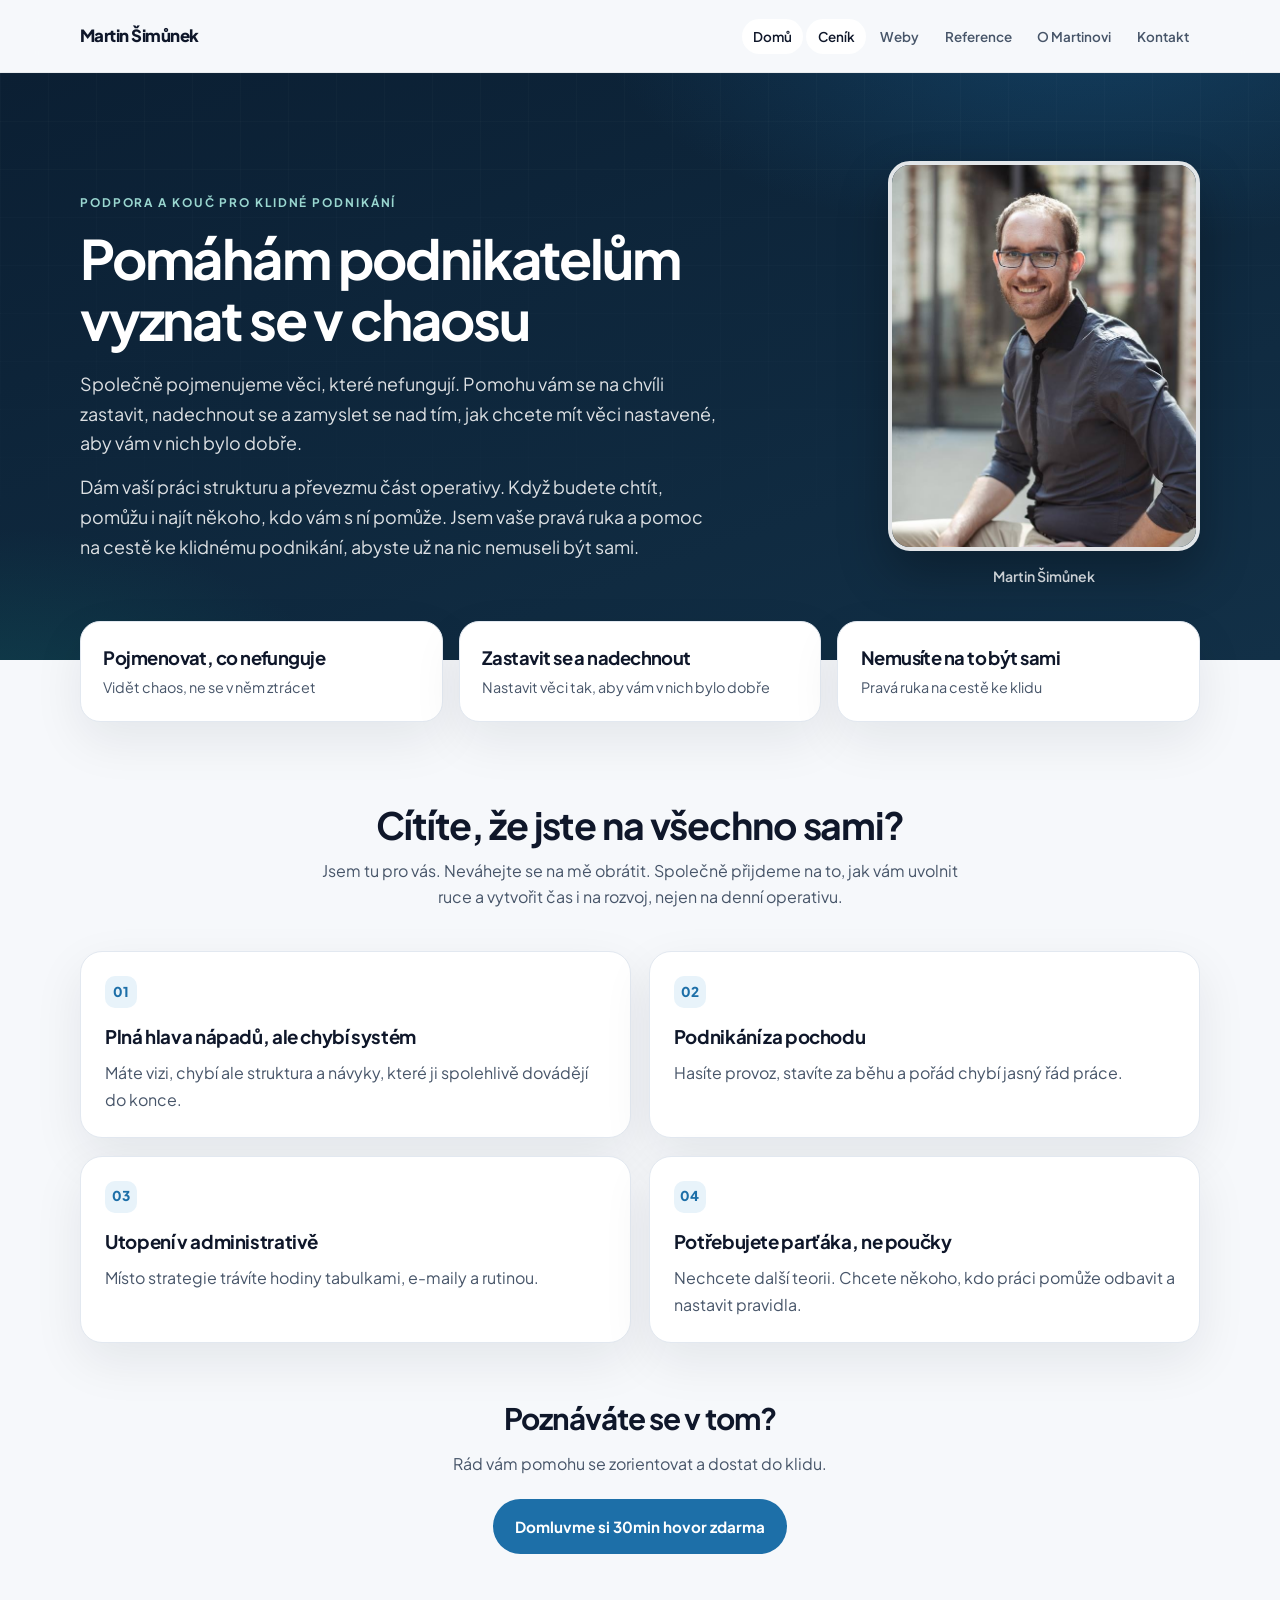
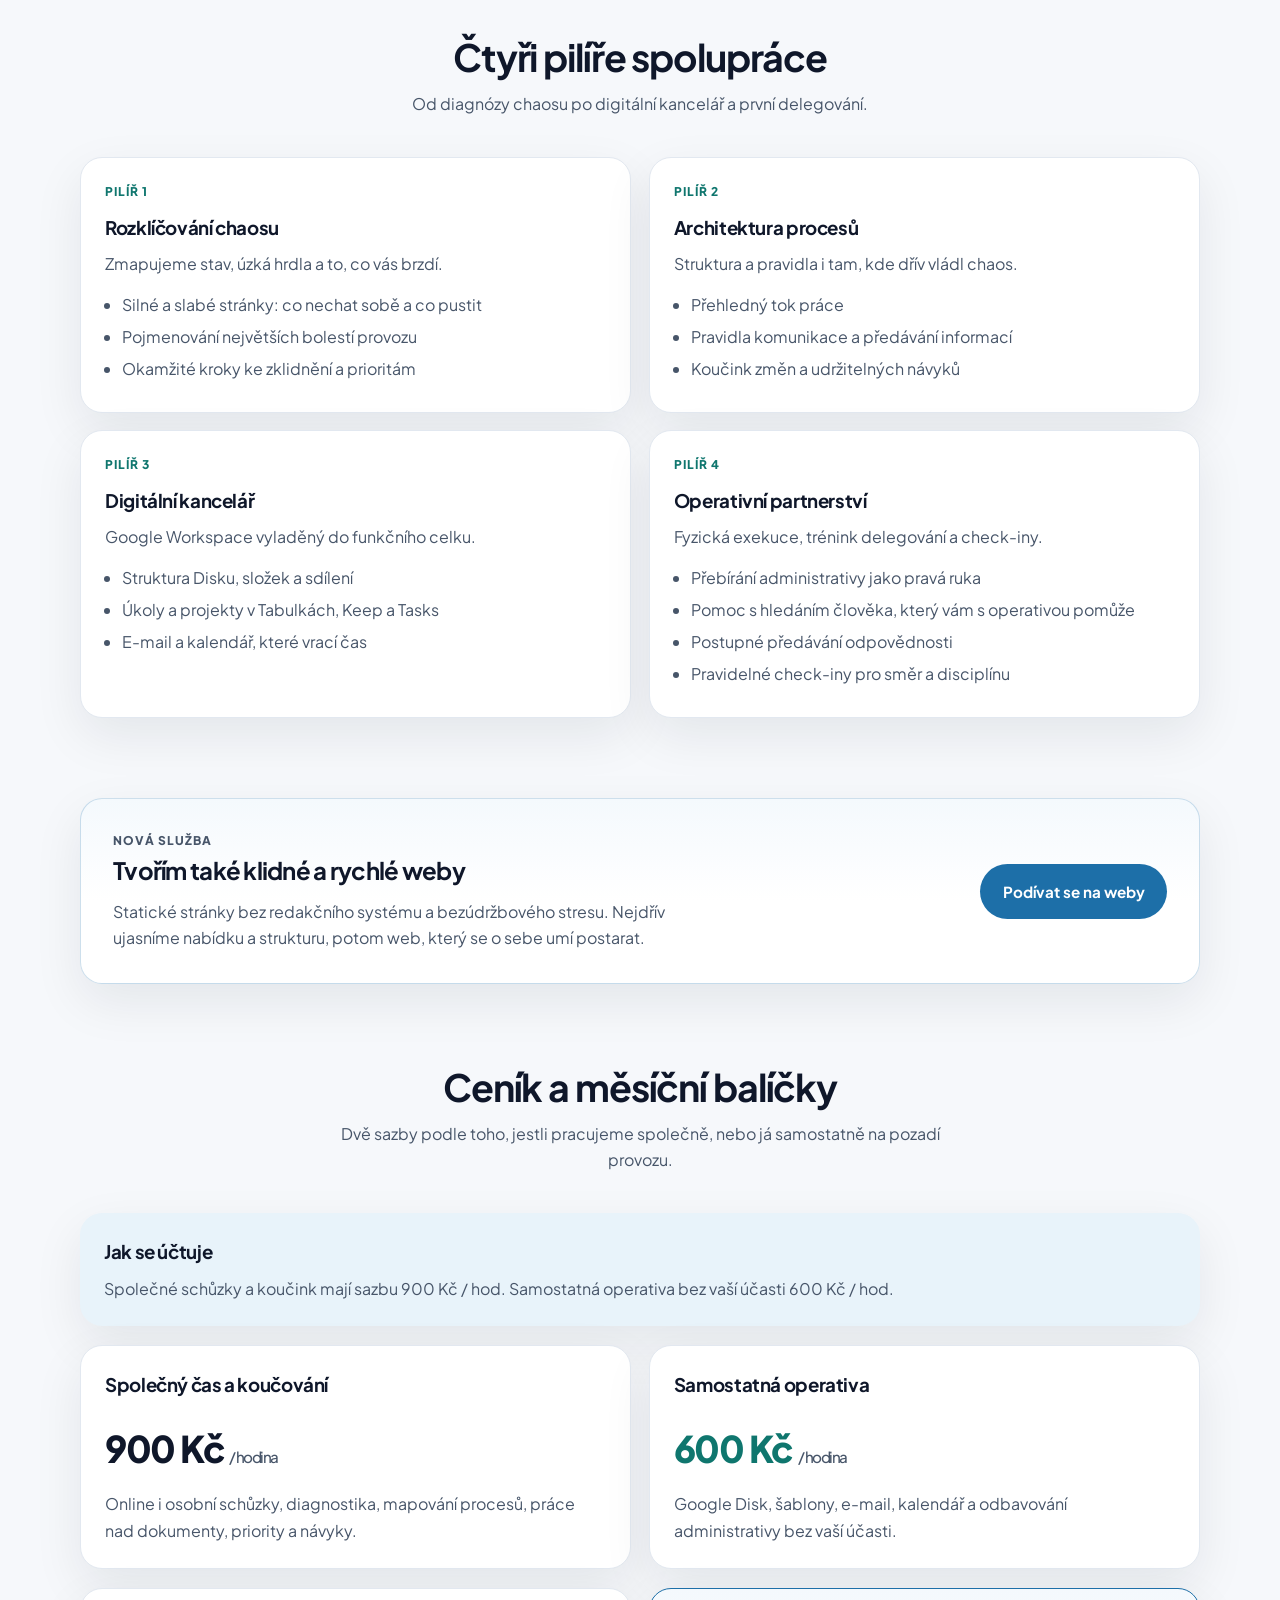
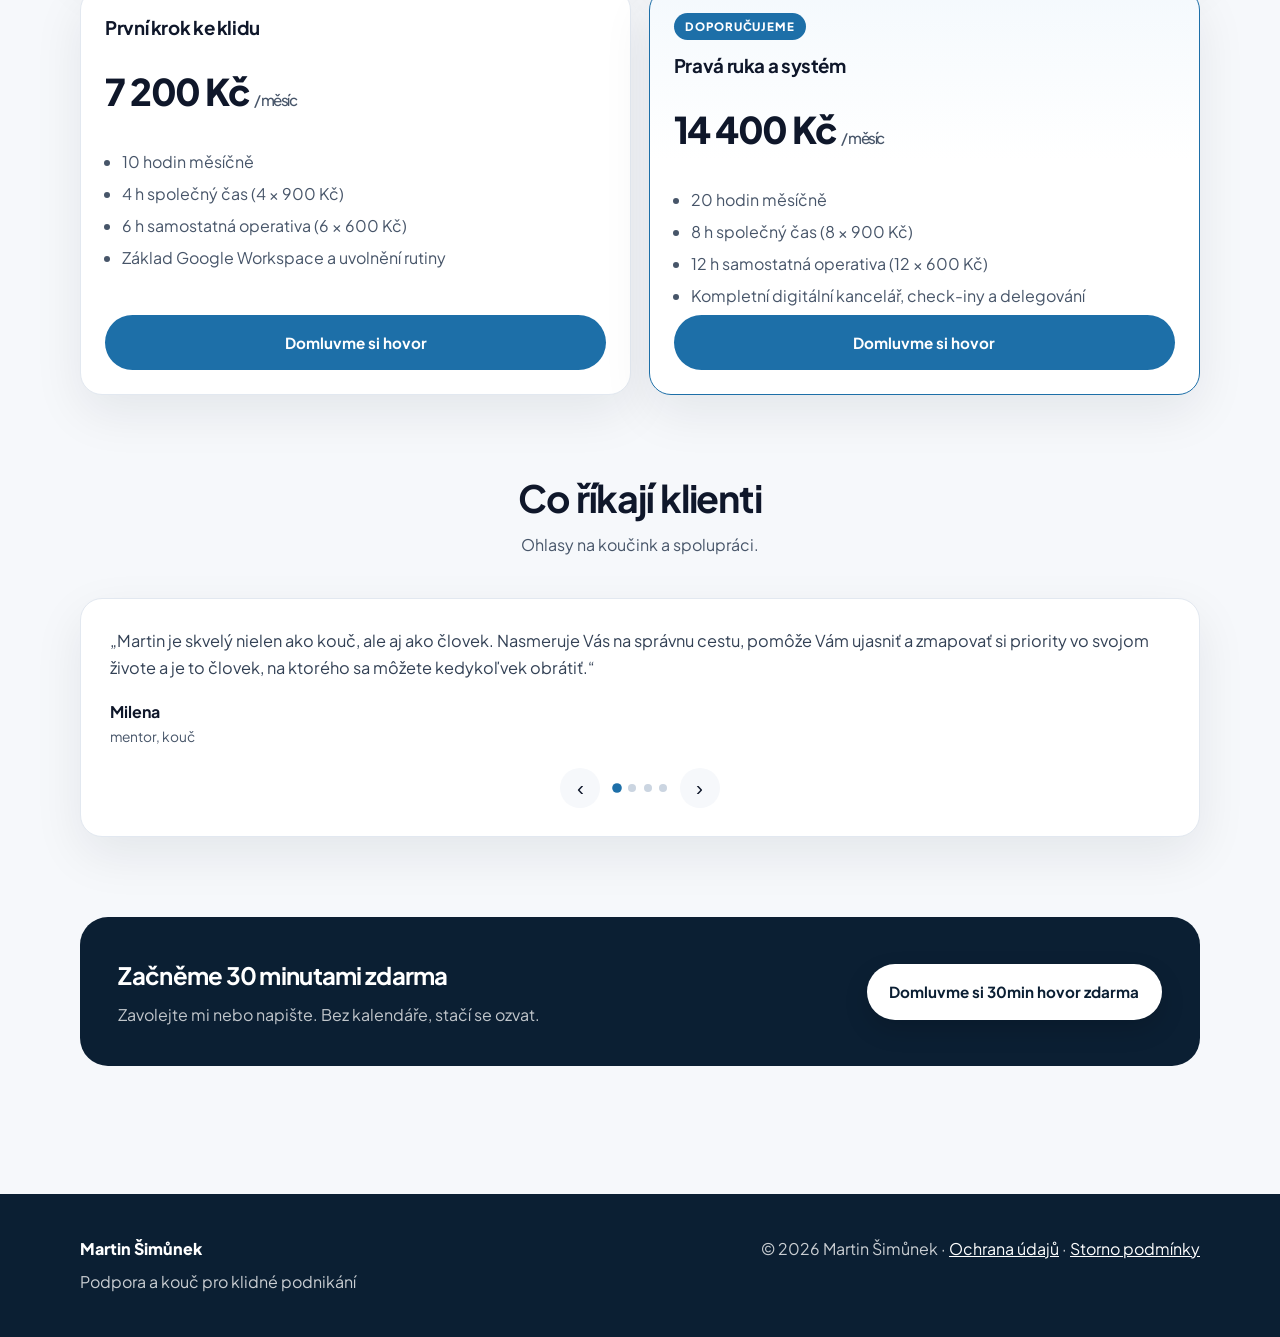
==== index.html @ 0729f003 "Přidat podstránku Klidné weby s portfoliem realizací Nová služba statických webů: hero, srovnání s b" ====
<!DOCTYPE html>
<html lang="cs">
<head>
    <meta charset="UTF-8">
    <meta name="viewport" content="width=device-width, initial-scale=1.0">
    <title>Martin Šimůnek | Podpora a kouč pro klidné podnikání</title>
    <meta name="description" content="Pomáhám podnikatelům vyznat se v chaosu. Pojmenujeme, co nefunguje, nastavíme věci tak, aby vám v nich bylo dobře, a nebudete na to sami.">
    <meta name="keywords" content="Martin Šimůnek, kouč pro podnikatele, klidné podnikání, podpora, pravá ruka, procesy">
    <meta property="og:type" content="website">
    <meta property="og:url" content="https://klidne-podnikani.cz/">
    <link rel="canonical" href="https://klidne-podnikani.cz/">
    <meta property="og:title" content="Martin Šimůnek – podpora a kouč pro klidné podnikání">
    <meta property="og:description" content="Pomáhám podnikatelům vyznat se v chaosu. Jsem vaše pravá ruka na cestě ke klidnému podnikání.">
    <link rel="stylesheet" href="css/style.css">
</head>
<body>
    <header class="site-header">
        <nav class="nav wrap">
            <a href="index.html" class="logo">Martin Šimůnek</a>
            <input type="checkbox" id="menu-checkbox" class="menu-checkbox">
            <label for="menu-checkbox" class="menu-icon" aria-label="Menu">☰</label>
            <ul>
                <li><a href="index.html">Domů</a></li>
                <li><a href="index.html#cenik">Ceník</a></li>
                <li><a href="weby.html">Weby</a></li>
                <li><a href="reference.html">Reference</a></li>
                <li><a href="o-mne.html">O Martinovi</a></li>
                <li><a href="kontakt.html">Kontakt</a></li>
            </ul>
        </nav>
    </header>

    <section class="hero">
        <div class="wrap hero-inner">
            <div class="hero-copy">
                <p class="eyebrow">Podpora a kouč pro klidné podnikání</p>
                <h1>Pomáhám podnikatelům vyznat se v chaosu</h1>
                <p class="lead">Společně pojmenujeme věci, které nefungují. Pomohu vám se na chvíli zastavit, nadechnout se a zamyslet se nad tím, jak chcete mít věci nastavené, aby vám v nich bylo dobře.</p>
                <p class="lead">Dám vaší práci strukturu a převezmu část operativy. Když budete chtít, pomůžu i najít někoho, kdo vám s ní pomůže. Jsem vaše pravá ruka a pomoc na cestě ke klidnému podnikání, abyste už na nic nemuseli být sami.</p>
            </div>
            <div class="hero-portrait-wrap">
                <div class="hero-portrait-crop">
                    <img class="hero-portrait" src="images/martin_grey_shirt.jpg" alt="Martin Šimůnek" width="624" height="936">
                </div>
                <span>Martin Šimůnek</span>
            </div>
        </div>
    </section>

    <div class="wrap">
        <div class="stat-row">
            <div class="stat">
                <strong>Pojmenovat, co nefunguje</strong>
                <span>Vidět chaos, ne se v něm ztrácet</span>
            </div>
            <div class="stat">
                <strong>Zastavit se a nadechnout</strong>
                <span>Nastavit věci tak, aby vám v nich bylo dobře</span>
            </div>
            <div class="stat">
                <strong>Nemusíte na to být sami</strong>
                <span>Pravá ruka na cestě ke klidu</span>
            </div>
        </div>
    </div>

    <main>
        <section class="section">
            <div class="wrap">
                <div class="section-head">
                    <h2>Cítíte, že jste na všechno sami?</h2>
                    <p>Jsem tu pro vás. Neváhejte se na mě obrátit. Společně přijdeme na to, jak vám uvolnit ruce a vytvořit čas i na rozvoj, nejen na denní operativu.</p>
                </div>
                <div class="grid-2">
                    <article class="card situation">
                        <div class="num">01</div>
                        <h3>Plná hlava nápadů, ale chybí systém</h3>
                        <p class="muted">Máte vizi, chybí ale struktura a návyky, které ji spolehlivě dovádějí do konce.</p>
                    </article>
                    <article class="card situation">
                        <div class="num">02</div>
                        <h3>Podnikání za pochodu</h3>
                        <p class="muted">Hasíte provoz, stavíte za běhu a pořád chybí jasný řád práce.</p>
                    </article>
                    <article class="card situation">
                        <div class="num">03</div>
                        <h3>Utopení v administrativě</h3>
                        <p class="muted">Místo strategie trávíte hodiny tabulkami, e-maily a rutinou.</p>
                    </article>
                    <article class="card situation">
                        <div class="num">04</div>
                        <h3>Potřebujete parťáka, ne poučky</h3>
                        <p class="muted">Nechcete další teorii. Chcete někoho, kdo práci pomůže odbavit a nastavit pravidla.</p>
                    </article>
                </div>
                <div class="mid-cta">
                    <h2>Poznáváte se v tom?</h2>
                    <p>Rád vám pomohu se zorientovat a dostat do klidu.</p>
                    <a class="btn btn-solid" href="kontakt.html">Domluvme si 30min hovor zdarma</a>
                </div>
            </div>
        </section>

        <section class="section" style="padding-top: 0;">
            <div class="wrap">
                <div class="section-head">
                    <h2>Čtyři pilíře spolupráce</h2>
                    <p>Od diagnózy chaosu po digitální kancelář a první delegování.</p>
                </div>
                <div class="grid-2">
                    <article class="card pillar">
                        <p class="kicker">Pilíř 1</p>
                        <h3>Rozklíčování chaosu</h3>
                        <p class="muted">Zmapujeme stav, úzká hrdla a to, co vás brzdí.</p>
                        <ul>
                            <li>Silné a slabé stránky: co nechat sobě a co pustit</li>
                            <li>Pojmenování největších bolestí provozu</li>
                            <li>Okamžité kroky ke zklidnění a prioritám</li>
                        </ul>
                    </article>
                    <article class="card pillar">
                        <p class="kicker">Pilíř 2</p>
                        <h3>Architektura procesů</h3>
                        <p class="muted">Struktura a pravidla i tam, kde dřív vládl chaos.</p>
                        <ul>
                            <li>Přehledný tok práce</li>
                            <li>Pravidla komunikace a předávání informací</li>
                            <li>Koučink změn a udržitelných návyků</li>
                        </ul>
                    </article>
                    <article class="card pillar">
                        <p class="kicker">Pilíř 3</p>
                        <h3>Digitální kancelář</h3>
                        <p class="muted">Google Workspace vyladěný do funkčního celku.</p>
                        <ul>
                            <li>Struktura Disku, složek a sdílení</li>
                            <li>Úkoly a projekty v Tabulkách, Keep a Tasks</li>
                            <li>E-mail a kalendář, které vrací čas</li>
                        </ul>
                    </article>
                    <article class="card pillar">
                        <p class="kicker">Pilíř 4</p>
                        <h3>Operativní partnerství</h3>
                        <p class="muted">Fyzická exekuce, trénink delegování a check-iny.</p>
                        <ul>
                            <li>Přebírání administrativy jako pravá ruka</li>
                            <li>Pomoc s hledáním člověka, který vám s operativou pomůže</li>
                            <li>Postupné předávání odpovědnosti</li>
                            <li>Pravidelné check-iny pro směr a disciplínu</li>
                        </ul>
                    </article>
                </div>
            </div>
        </section>

        <section class="section" style="padding-top: 0;">
            <div class="wrap">
                <article class="card web-offer">
                    <div>
                        <p class="kicker">Nová služba</p>
                        <h2>Tvořím také klidné a rychlé weby</h2>
                        <p>Statické stránky bez redakčního systému a bezúdržbového stresu. Nejdřív ujasníme nabídku a strukturu, potom web, který se o sebe umí postarat.</p>
                    </div>
                    <a class="btn btn-solid" href="weby.html">Podívat se na weby</a>
                </article>
            </div>
        </section>

        <section class="section" id="cenik" style="padding-top: 0;">
            <div class="wrap">
                <div class="section-head">
                    <h2>Ceník a měsíční balíčky</h2>
                    <p>Dvě sazby podle toho, jestli pracujeme společně, nebo já samostatně na pozadí provozu.</p>
                </div>
                <div class="card pricing-note" style="margin-bottom: 1.2rem;">
                    <h3>Jak se účtuje</h3>
                    <p class="muted" style="margin: 0;">Společné schůzky a koučink mají sazbu 900 Kč / hod. Samostatná operativa bez vaší účasti 600 Kč / hod.</p>
                </div>
                <div class="grid-2" style="margin-bottom: 1.2rem;">
                    <article class="card price-card">
                        <h3>Společný čas a koučování</h3>
                        <div class="price">900 Kč <span>/ hodina</span></div>
                        <p class="muted">Online i osobní schůzky, diagnostika, mapování procesů, práce nad dokumenty, priority a návyky.</p>
                    </article>
                    <article class="card price-card">
                        <h3>Samostatná operativa</h3>
                        <div class="price" style="color: var(--teal);">600 Kč <span>/ hodina</span></div>
                        <p class="muted">Google Disk, šablony, e-mail, kalendář a odbavování administrativy bez vaší účasti.</p>
                    </article>
                </div>
                <div class="grid-2">
                    <article class="card price-card">
                        <h3>První krok ke klidu</h3>
                        <div class="price">7 200 Kč <span>/ měsíc</span></div>
                        <ul>
                            <li>10 hodin měsíčně</li>
                            <li>4 h společný čas (4 × 900 Kč)</li>
                            <li>6 h samostatná operativa (6 × 600 Kč)</li>
                            <li>Základ Google Workspace a uvolnění rutiny</li>
                        </ul>
                        <a class="btn btn-solid btn-full" href="kontakt.html" style="margin-top: auto;">Domluvme si hovor</a>
                    </article>
                    <article class="card price-card featured">
                        <span class="badge">Doporučujeme</span>
                        <h3>Pravá ruka a systém</h3>
                        <div class="price">14 400 Kč <span>/ měsíc</span></div>
                        <ul>
                            <li>20 hodin měsíčně</li>
                            <li>8 h společný čas (8 × 900 Kč)</li>
                            <li>12 h samostatná operativa (12 × 600 Kč)</li>
                            <li>Kompletní digitální kancelář, check-iny a delegování</li>
                        </ul>
                        <a class="btn btn-solid btn-full" href="kontakt.html" style="margin-top: auto;">Domluvme si hovor</a>
                    </article>
                </div>
            </div>
        </section>

        <section class="section" style="padding-top: 0;">
            <div class="wrap">
                <div class="section-head">
                    <h2>Co říkají klienti</h2>
                    <p>Ohlasy na koučink a spolupráci.</p>
                </div>
                <div class="card quote-card slideshow" id="quotes">
                    <div class="slide active">
                        <blockquote>„Martin je skvelý nielen ako kouč, ale aj ako človek. Nasmeruje Vás na správnu cestu, pomôže Vám ujasniť a zmapovať si priority vo svojom živote a je to človek, na ktorého sa môžete kedykoľvek obrátiť.“</blockquote>
                        <cite>Milena</cite>
                        <p class="role">mentor, kouč</p>
                    </div>
                    <div class="slide">
                        <blockquote>„Od počátku spolupráce s Martinem jsem dosáhl významné výsledky v oblastech, které potřebuji ve svém životě vyřešit. Oceňuji upřímný zájem a cítím se povzbuzen jít za svými cíli.“</blockquote>
                        <cite>Martin</cite>
                        <p class="role">softwarový inženýr</p>
                    </div>
                    <div class="slide">
                        <blockquote>„Do koučinku s Martinem jsem ze začátku šla jako do experimentu. Byly tam momenty, kdy jsem v sobě nechtěla šťourat, ale je to potřeba pro posunutí se dál.“</blockquote>
                        <cite>Tereza</cite>
                        <p class="role">grafička</p>
                    </div>
                    <div class="slide">
                        <blockquote>„Jsem sebevědomější, drzejší. Vřele doporučuji. Kamarádi vás dál neposunou, ale Martin ano.“</blockquote>
                        <cite>Kristýna</cite>
                        <p class="role">studentka, lektorka 1. pomoci</p>
                    </div>
                    <div class="slideshow-controls">
                        <button class="slide-arrow prev" type="button" aria-label="Předchozí">‹</button>
                        <div class="slide-dots"></div>
                        <button class="slide-arrow next" type="button" aria-label="Další">›</button>
                    </div>
                </div>
            </div>
        </section>

        <section class="section" style="padding-top: 0;">
            <div class="wrap">
                <div class="cta-band">
                    <div>
                        <h2>Začněme 30 minutami zdarma</h2>
                        <p>Zavolejte mi nebo napište. Bez kalendáře, stačí se ozvat.</p>
                    </div>
                    <a class="btn btn-primary" href="kontakt.html">Domluvme si 30min hovor zdarma</a>
                </div>
            </div>
        </section>
    </main>

    <footer class="site-footer">
        <div class="wrap footer-inner">
            <div>
                <a class="footer-brand" href="index.html">Martin Šimůnek</a>
                <p>Podpora a kouč pro klidné podnikání</p>
            </div>
            <p>© 2026 Martin Šimůnek · <a href="ochrana-udaju.html">Ochrana údajů</a> · <a href="storno.html">Storno podmínky</a></p>
        </div>
    </footer>
    <script src="js/site.js"></script>
</body>
</html>
---- css/style.css ----
@import url('https://fonts.googleapis.com/css2?family=Plus+Jakarta+Sans:wght@400;500;600;700;800&display=swap');

:root {
    --ink: #0f172a;
    --muted: #475569;
    --line: #e2e8f0;
    --paper: #f6f8fb;
    --white: #ffffff;
    --navy: #0b1f33;
    --navy-2: #123047;
    --blue: #1d6fa8;
    --blue-deep: #155a8a;
    --teal: #0f766e;
    --teal-soft: #e6f4f2;
    --blue-soft: #e8f3fa;
    --shadow: 0 18px 50px rgba(15, 23, 42, 0.08);
    --radius: 22px;
}

* {
    margin: 0;
    padding: 0;
    box-sizing: border-box;
}

html {
    scroll-behavior: smooth;
}

body {
    font-family: 'Plus Jakarta Sans', system-ui, sans-serif;
    color: var(--ink);
    background: var(--paper);
    line-height: 1.65;
    min-height: 100vh;
}

img {
    max-width: 100%;
}

a {
    color: var(--blue);
}

.wrap {
    width: min(1120px, calc(100% - 2.5rem));
    margin: 0 auto;
}

.site-header {
    position: sticky;
    top: 0;
    z-index: 50;
    background: rgba(246, 248, 251, 0.86);
    backdrop-filter: blur(16px);
    border-bottom: 1px solid rgba(15, 23, 42, 0.06);
}

.nav {
    display: flex;
    align-items: center;
    justify-content: space-between;
    gap: 1rem;
    min-height: 72px;
}

.logo {
    font-weight: 800;
    letter-spacing: -0.03em;
    color: var(--ink);
    text-decoration: none;
    font-size: 1.05rem;
}

.menu-checkbox {
    display: none;
}

.menu-icon {
    display: none;
    font-size: 1.4rem;
    cursor: pointer;
    color: var(--ink);
}

.nav ul {
    display: flex;
    list-style: none;
    gap: 0.2rem;
}

.nav ul a {
    text-decoration: none;
    color: var(--muted);
    font-size: 0.84rem;
    font-weight: 600;
    padding: 0.55rem 0.7rem;
    border-radius: 999px;
}

.nav ul a:hover,
.nav ul a.is-active {
    color: var(--ink);
    background: var(--white);
}

.hero {
    background:
        radial-gradient(900px 420px at 85% -10%, rgba(29, 111, 168, 0.35), transparent 55%),
        radial-gradient(700px 380px at 0% 110%, rgba(15, 118, 110, 0.28), transparent 50%),
        linear-gradient(160deg, var(--navy) 0%, var(--navy-2) 100%);
    color: var(--white);
    padding: 5.5rem 0 4.5rem;
    position: relative;
    overflow: hidden;
}

.hero::after {
    content: '';
    position: absolute;
    inset: 0;
    background-image: linear-gradient(rgba(255, 255, 255, 0.04) 1px, transparent 1px),
        linear-gradient(90deg, rgba(255, 255, 255, 0.04) 1px, transparent 1px);
    background-size: 48px 48px;
    mask-image: linear-gradient(180deg, rgba(0, 0, 0, 0.55), transparent);
    pointer-events: none;
}

.hero .wrap {
    position: relative;
    z-index: 1;
}

.hero-inner {
    display: grid;
    grid-template-columns: minmax(0, 1fr) auto;
    gap: 3rem;
    align-items: center;
}

.hero-portrait-wrap {
    text-align: center;
}

.hero-portrait-crop {
    width: 312px;
    height: 390px;
    margin: 0 auto;
    border-radius: 22px;
    overflow: hidden;
    border: 4px solid rgba(255, 255, 255, 0.88);
    box-shadow: 0 22px 50px rgba(0, 0, 0, 0.28);
}

.hero-portrait {
    width: 100%;
    height: 100%;
    object-fit: cover;
    object-position: 50% 12%;
    display: block;
}

.hero-portrait-wrap span {
    display: block;
    margin-top: 0.85rem;
    font-size: 0.88rem;
    font-weight: 600;
    color: rgba(255, 255, 255, 0.78);
}

.eyebrow {
    display: inline-block;
    font-size: 0.74rem;
    font-weight: 700;
    letter-spacing: 0.16em;
    text-transform: uppercase;
    color: #9ad7d0;
    margin-bottom: 1rem;
}

.hero h1 {
    font-size: clamp(2rem, 4.6vw, 3.4rem);
    line-height: 1.12;
    letter-spacing: -0.04em;
    max-width: 16ch;
    margin-bottom: 1.2rem;
}

.hero-service h1 {
    max-width: 18ch;
}

.hero .lead {
    font-size: 1.12rem;
    color: rgba(255, 255, 255, 0.86);
    max-width: 40rem;
    margin-bottom: 0.9rem;
}

.hero .lead + .lead {
    margin-bottom: 0;
}

.actions {
    display: flex;
    flex-wrap: wrap;
    gap: 0.8rem;
}

.btn {
    display: inline-flex;
    align-items: center;
    justify-content: center;
    gap: 0.4rem;
    padding: 0.95rem 1.4rem;
    border-radius: 999px;
    text-decoration: none;
    font-weight: 700;
    font-size: 0.95rem;
    border: 0;
    cursor: pointer;
    transition: transform 0.2s ease, background 0.2s ease, box-shadow 0.2s ease;
}

.btn:hover {
    transform: translateY(-1px);
}

.btn-primary {
    background: var(--white);
    color: var(--navy);
    box-shadow: 0 10px 24px rgba(0, 0, 0, 0.15);
}

.btn-ghost {
    background: transparent;
    color: var(--white);
    border: 1px solid rgba(255, 255, 255, 0.28);
}

.btn-solid {
    background: var(--blue);
    color: var(--white);
}

.btn-solid:hover {
    background: var(--blue-deep);
}

.btn-full {
    width: 100%;
}

.section {
    padding: 5rem 0;
}

.section-head {
    max-width: 40rem;
    margin: 0 auto 2.5rem;
    text-align: center;
}

.section-head h2 {
    font-size: clamp(1.7rem, 3vw, 2.35rem);
    letter-spacing: -0.03em;
    line-height: 1.2;
    margin-bottom: 0.7rem;
}

.section-head p,
.muted {
    color: var(--muted);
}

.page-hero {
    background: linear-gradient(160deg, var(--navy) 0%, var(--navy-2) 100%);
    color: var(--white);
    padding: 3.4rem 0;
}

.page-hero h1 {
    font-size: clamp(1.8rem, 4vw, 2.8rem);
    letter-spacing: -0.04em;
}

.grid-2,
.grid-3,
.grid-4 {
    display: grid;
    gap: 1.1rem;
}

.grid-2 {
    grid-template-columns: repeat(2, 1fr);
}

.grid-3 {
    grid-template-columns: repeat(3, 1fr);
}

.grid-4 {
    grid-template-columns: repeat(4, 1fr);
}

.card {
    background: var(--white);
    border: 1px solid var(--line);
    border-radius: var(--radius);
    padding: 1.5rem;
    box-shadow: var(--shadow);
}

.card h3,
.card h4 {
    letter-spacing: -0.02em;
    margin-bottom: 0.45rem;
}

.stat-row {
    display: grid;
    grid-template-columns: repeat(3, 1fr);
    gap: 1rem;
    margin-top: -2.4rem;
    position: relative;
    z-index: 2;
}

.stat {
    background: var(--white);
    border-radius: 20px;
    padding: 1.3rem 1.4rem;
    border: 1px solid var(--line);
    box-shadow: var(--shadow);
}

.stat strong {
    display: block;
    font-size: 1.15rem;
    letter-spacing: -0.03em;
}

.stat span {
    color: var(--muted);
    font-size: 0.9rem;
}

.situation {
    min-height: 100%;
}

.situation .num {
    width: 2rem;
    height: 2rem;
    border-radius: 10px;
    display: grid;
    place-items: center;
    background: var(--blue-soft);
    color: var(--blue);
    font-weight: 800;
    font-size: 0.85rem;
    margin-bottom: 0.9rem;
}

.pillar {
    height: 100%;
}

.kicker,
.pillar .kicker {
    color: var(--teal);
    font-size: 0.75rem;
    font-weight: 800;
    letter-spacing: 0.08em;
    text-transform: uppercase;
    margin-bottom: 0.7rem;
}

.bio-list {
    margin: 0.9rem 0 0 1.05rem;
    color: var(--muted);
}

.bio-list li {
    margin-bottom: 1.05rem;
}

.bio-list strong {
    display: block;
    color: var(--ink);
    margin-bottom: 0.2rem;
}

.pillar ul,
.price-card ul {
    margin: 0.9rem 0 0 1.05rem;
    color: var(--muted);
}

.pillar li,
.price-card li {
    margin-bottom: 0.35rem;
}

.pricing-note {
    background: var(--blue-soft);
    border: 0;
}

.price-card {
    display: flex;
    flex-direction: column;
}

.price {
    font-size: 2.3rem;
    font-weight: 800;
    letter-spacing: -0.04em;
    margin: 0.6rem 0 0.8rem;
}

.price span {
    font-size: 0.95rem;
    font-weight: 500;
    color: var(--muted);
}

.price-card.featured {
    border-color: var(--blue);
    background: linear-gradient(180deg, #f4f9fd 0%, #fff 42%);
}

.badge {
    display: inline-flex;
    align-self: flex-start;
    border-radius: 999px;
    padding: 0.25rem 0.7rem;
    font-size: 0.72rem;
    font-weight: 800;
    letter-spacing: 0.08em;
    text-transform: uppercase;
    background: var(--blue);
    color: #fff;
    margin-bottom: 0.7rem;
}

.quote-card {
    padding: 1.8rem;
}

.quote-card blockquote {
    font-size: 1.02rem;
    color: #334155;
    margin-bottom: 1.1rem;
}

.quote-card cite {
    font-style: normal;
    font-weight: 700;
    display: block;
}

.quote-card .role {
    color: var(--muted);
    font-size: 0.86rem;
}

.slideshow {
    position: relative;
}

.slideshow.js-enabled .slide {
    display: none;
}

.slideshow.js-enabled .slide.active {
    display: block;
    animation: fade 0.4s ease;
}

@keyframes fade {
    from { opacity: 0; transform: translateY(8px); }
    to { opacity: 1; transform: none; }
}

.slideshow-controls {
    display: flex;
    align-items: center;
    justify-content: center;
    gap: 0.8rem;
    margin-top: 1.2rem;
}

.slide-arrow,
.slide-dot {
    border: 0;
    cursor: pointer;
}

.slide-arrow {
    width: 40px;
    height: 40px;
    border-radius: 50%;
    background: var(--paper);
    color: var(--ink);
    font-size: 1.3rem;
}

.slide-dots {
    display: flex;
    gap: 0.45rem;
}

.slide-dot {
    width: 8px;
    height: 8px;
    border-radius: 50%;
    background: #cbd5e1;
}

.slide-dot.active {
    background: var(--blue);
    transform: scale(1.2);
}

.mid-cta {
    margin: 2.8rem auto 0;
    max-width: 34rem;
    text-align: center;
    padding: 0.4rem 0.5rem 0;
}

.mid-cta h2 {
    letter-spacing: -0.03em;
    margin-bottom: 0.5rem;
    font-size: clamp(1.45rem, 2.4vw, 1.85rem);
}

.mid-cta p {
    color: var(--muted);
    margin: 0 auto 1.35rem;
    max-width: 28rem;
}

.mid-cta .btn {
    white-space: nowrap;
}

.cta-band {
    background: var(--navy);
    color: var(--white);
    border-radius: 28px;
    padding: 2.4rem;
    display: flex;
    justify-content: space-between;
    align-items: center;
    gap: 1.5rem;
}

.compare {
    display: grid;
    grid-template-columns: 1fr 1fr;
    gap: 1.1rem;
    margin-bottom: 1.2rem;
}

.compare-card ul {
    margin: 0.9rem 0 0 1.05rem;
    color: var(--muted);
}

.compare-card li {
    margin-bottom: 0.4rem;
}

.compare-kicker-muted {
    color: var(--muted);
    font-size: 0.75rem;
    font-weight: 800;
    letter-spacing: 0.08em;
    text-transform: uppercase;
    margin-bottom: 0.7rem;
}

.compare-card-calm {
    border-color: var(--teal);
    background: linear-gradient(180deg, var(--teal-soft) 0%, #fff 42%);
}

.system-note {
    background: var(--blue-soft);
    border: 0;
}

.system-note h3 {
    margin-bottom: 0.55rem;
}

.portfolio {
    display: grid;
    grid-template-columns: repeat(2, 1fr);
    gap: 1.1rem;
}

@media (min-width: 901px) {
    .portfolio-card:last-child {
        grid-column: 1 / -1;
        max-width: calc(50% - 0.55rem);
        justify-self: center;
        width: 100%;
    }
}

.portfolio-card {
    display: flex;
    flex-direction: column;
    padding: 0.85rem;
}

.portfolio-shot {
    display: block;
    border-radius: 16px;
    overflow: hidden;
    margin-bottom: 1.05rem;
    background: #e8eef4;
    aspect-ratio: 16 / 10;
}

.portfolio-shot img {
    width: 100%;
    height: 100%;
    object-fit: cover;
    object-position: top center;
    display: block;
    transition: transform 0.35s ease;
}

.portfolio-shot:hover img {
    transform: scale(1.03);
}

.portfolio-card .kicker {
    color: var(--teal);
    font-size: 0.75rem;
    font-weight: 800;
    letter-spacing: 0.08em;
    text-transform: uppercase;
    margin-bottom: 0.35rem;
    padding: 0 0.55rem;
}

.portfolio-card h3 {
    padding: 0 0.55rem;
}

.portfolio-card .muted {
    padding: 0 0.55rem;
    flex: 1;
}

.portfolio-link {
    display: inline-flex;
    margin: 0.9rem 0.55rem 0.45rem;
    font-size: 0.88rem;
    font-weight: 700;
    text-decoration: none;
}

.portfolio-link:hover {
    text-decoration: underline;
}

.web-offer {
    background: linear-gradient(180deg, #f4f9fd 0%, #fff 55%);
    border-color: rgba(29, 111, 168, 0.22);
    display: grid;
    grid-template-columns: minmax(0, 1.4fr) auto;
    gap: 1.4rem;
    align-items: center;
    padding: 2rem;
}

.web-offer h2 {
    letter-spacing: -0.03em;
    margin-bottom: 0.5rem;
}

.web-offer p {
    color: var(--muted);
    margin: 0;
    max-width: 38rem;
}

.form select {
    width: 100%;
    border: 1px solid var(--line);
    border-radius: 14px;
    padding: 0.95rem 1rem;
    font: inherit;
    background: #fff;
}

.form select:focus {
    outline: 2px solid rgba(29, 111, 168, 0.25);
    border-color: var(--blue);
}

.cta-band h2 {
    letter-spacing: -0.03em;
    margin-bottom: 0.4rem;
}

.cta-band p {
    color: rgba(255, 255, 255, 0.75);
}

.form {
    display: grid;
    gap: 0.85rem;
}

.form input,
.form textarea {
    width: 100%;
    border: 1px solid var(--line);
    border-radius: 14px;
    padding: 0.95rem 1rem;
    font: inherit;
    background: #fff;
}

.form input:focus,
.form textarea:focus {
    outline: 2px solid rgba(29, 111, 168, 0.25);
    border-color: var(--blue);
}

.contact-grid {
    display: grid;
    grid-template-columns: 1fr 1.1fr;
    gap: 1.1rem;
}

.site-footer {
    margin-top: 3rem;
    background: var(--navy);
    color: rgba(255, 255, 255, 0.78);
    padding: 2.6rem 0;
}

.site-footer a {
    color: #fff;
}

.footer-inner {
    display: flex;
    justify-content: space-between;
    gap: 1.5rem;
    flex-wrap: wrap;
}

.footer-brand {
    color: #fff;
    font-weight: 800;
    text-decoration: none;
    display: inline-block;
    margin-bottom: 0.4rem;
}

.legal {
    max-width: 46rem;
}

.legal h2 {
    margin: 2rem 0 0.6rem;
}

.legal p,
.legal li {
    color: var(--muted);
    margin-bottom: 0.7rem;
}

.about-layout {
    display: grid;
    grid-template-columns: minmax(0, 1.05fr) minmax(260px, 0.9fr);
    gap: 2.4rem;
    align-items: start;
}

.about-copy h2 {
    margin: 1.8rem 0 0.7rem;
}

.about-copy p,
.about-copy li {
    color: var(--muted);
    margin-bottom: 0.85rem;
}

.about-photos {
    position: sticky;
    top: 5.5rem;
}

.about-photos img {
    width: 70%;
    height: auto;
    margin-left: auto;
    aspect-ratio: 3 / 4;
    object-fit: cover;
    object-position: 72% 18%;
    border-radius: 22px;
    box-shadow: var(--shadow);
    display: block;
}

@media (max-width: 900px) {
    .grid-2,
    .grid-3,
    .grid-4,
    .stat-row,
    .contact-grid,
    .about-layout,
    .compare,
    .portfolio,
    .web-offer {
        grid-template-columns: 1fr;
    }

    .hero-inner {
        grid-template-columns: 1fr;
        gap: 1.6rem;
        text-align: center;
    }

    .hero-portrait-wrap {
        order: -1;
    }

    .hero-portrait-crop {
        width: 218px;
        height: 273px;
    }

    .hero h1,
    .hero .lead {
        max-width: none;
        margin-left: auto;
        margin-right: auto;
    }

    .actions {
        justify-content: center;
    }

    .about-photos {
        position: static;
        max-width: 15.4rem;
        margin: 0 auto;
    }

    .about-photos img {
        width: 100%;
        margin-left: auto;
        margin-right: auto;
    }

    .cta-band {
        flex-direction: column;
        align-items: flex-start;
    }

    .web-offer .btn {
        width: 100%;
    }

    .menu-icon {
        display: block;
    }

    .nav ul {
        display: none;
        width: 100%;
        flex-direction: column;
        padding: 0 0 1rem;
    }

    .menu-checkbox:checked ~ ul {
        display: flex;
    }

    .nav {
        flex-wrap: wrap;
    }
}
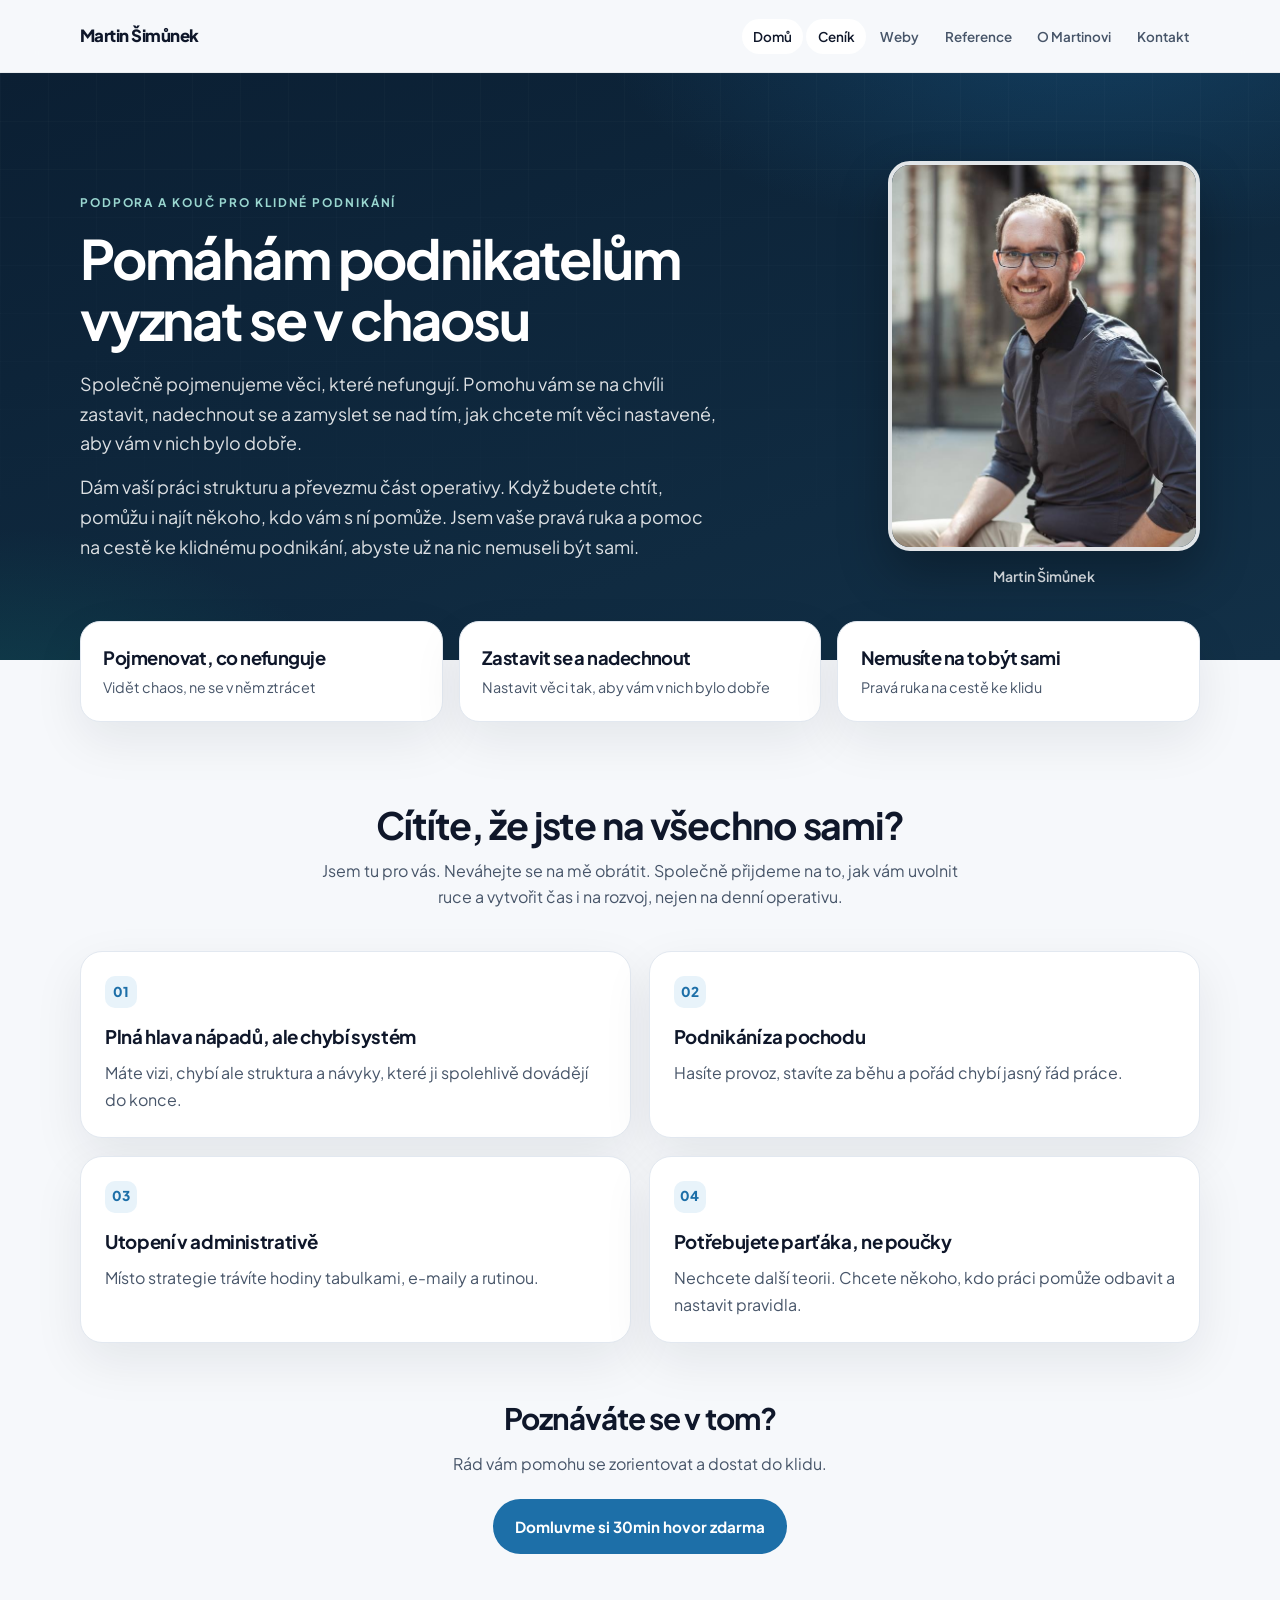
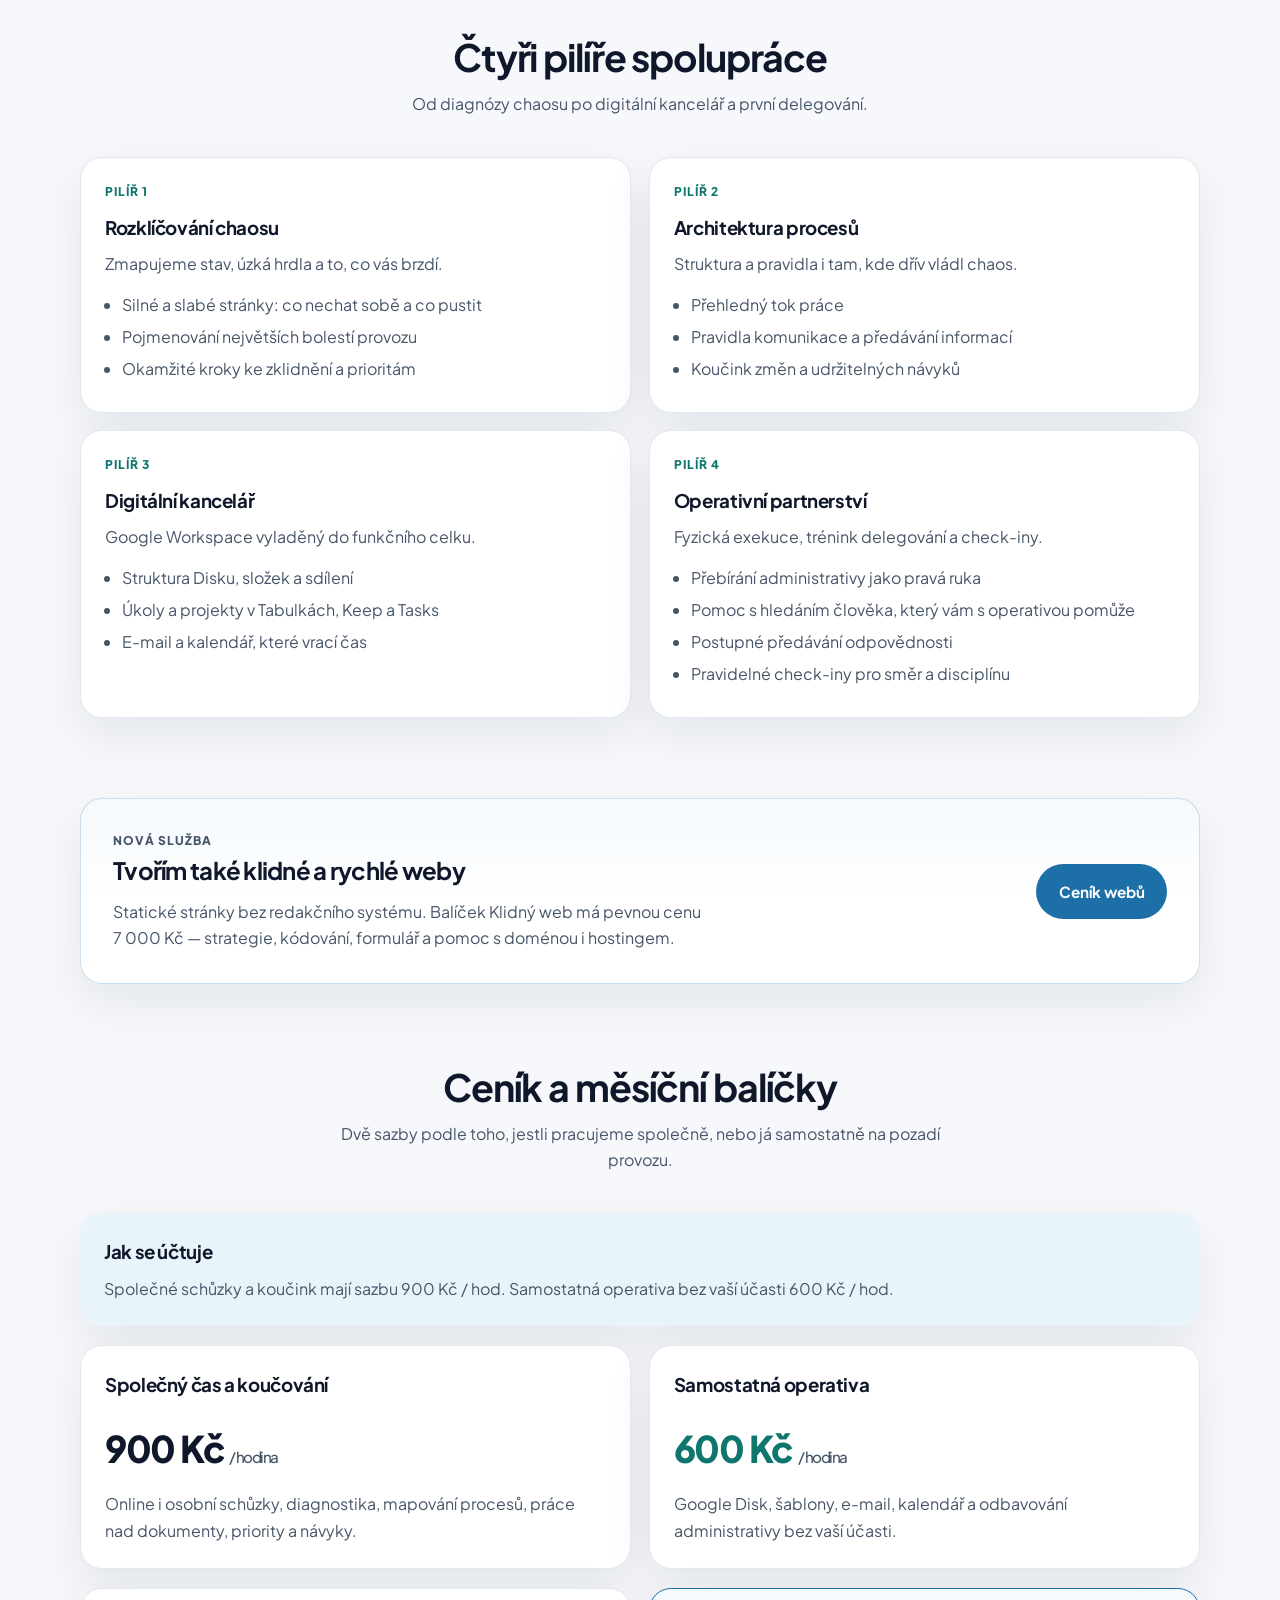
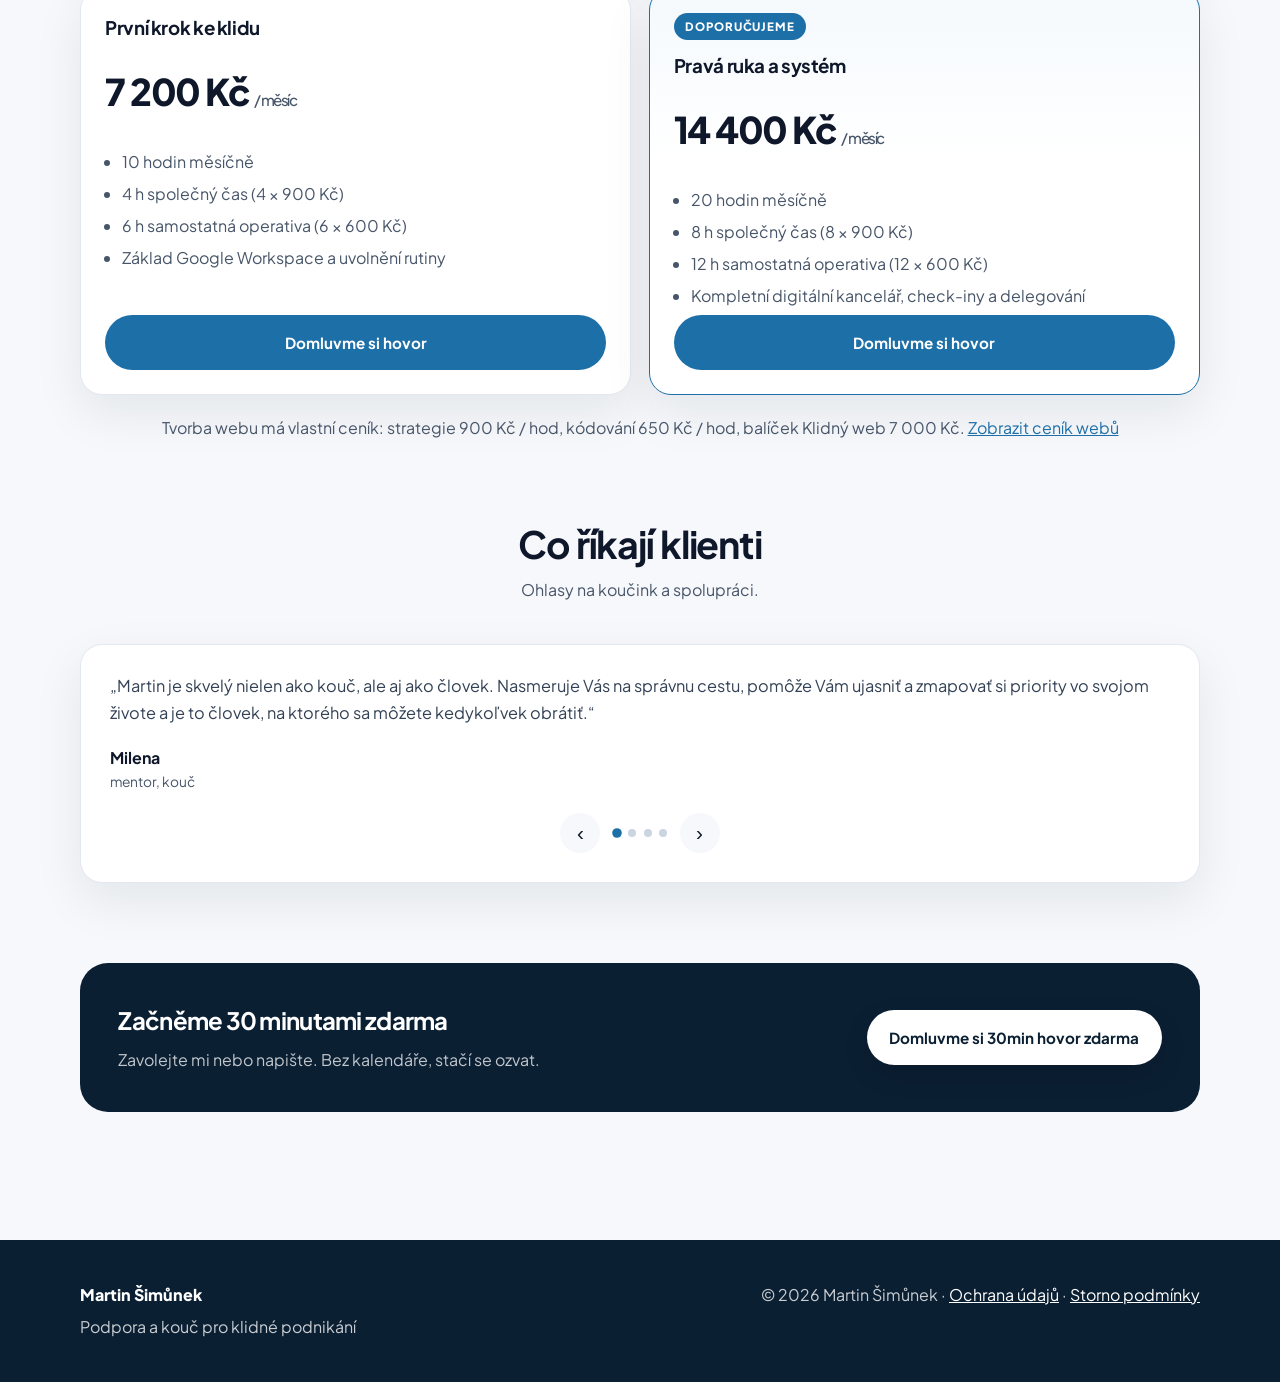
==== commit a55f02d7: "Doplnit ceník Klidného webu a pokročilá řešení Na podstránku webů přibývají sazby 900 / 650 Kč, pevn" ====
--- a/index.html
+++ b/index.html
@@ -159,9 +159,9 @@
                     <div>
                         <p class="kicker">Nová služba</p>
                         <h2>Tvořím také klidné a rychlé weby</h2>
-                        <p>Statické stránky bez redakčního systému a bezúdržbového stresu. Nejdřív ujasníme nabídku a strukturu, potom web, který se o sebe umí postarat.</p>
-                    </div>
-                    <a class="btn btn-solid" href="weby.html">Podívat se na weby</a>
+                        <p>Statické stránky bez redakčního systému. Balíček Klidný web má pevnou cenu 7&nbsp;000&nbsp;Kč — strategie, kódování, formulář a pomoc s doménou i hostingem.</p>
+                    </div>
+                    <a class="btn btn-solid" href="weby.html#cenik-webu">Ceník webů</a>
                 </article>
             </div>
         </section>
@@ -213,6 +213,7 @@
                         <a class="btn btn-solid btn-full" href="kontakt.html" style="margin-top: auto;">Domluvme si hovor</a>
                     </article>
                 </div>
+                <p class="muted" style="margin-top: 1.2rem; text-align: center;">Tvorba webu má vlastní ceník: strategie 900&nbsp;Kč / hod, kódování 650&nbsp;Kč / hod, balíček Klidný web 7&nbsp;000&nbsp;Kč. <a href="weby.html#cenik-webu">Zobrazit ceník webů</a></p>
             </div>
         </section>
 
--- a/css/style.css
+++ b/css/style.css
@@ -431,6 +431,10 @@
     background: linear-gradient(180deg, #f4f9fd 0%, #fff 42%);
 }
 
+.extra-card {
+    background: linear-gradient(180deg, var(--teal-soft) 0%, #fff 48%);
+}
+
 .badge {
     display: inline-flex;
     align-self: flex-start;
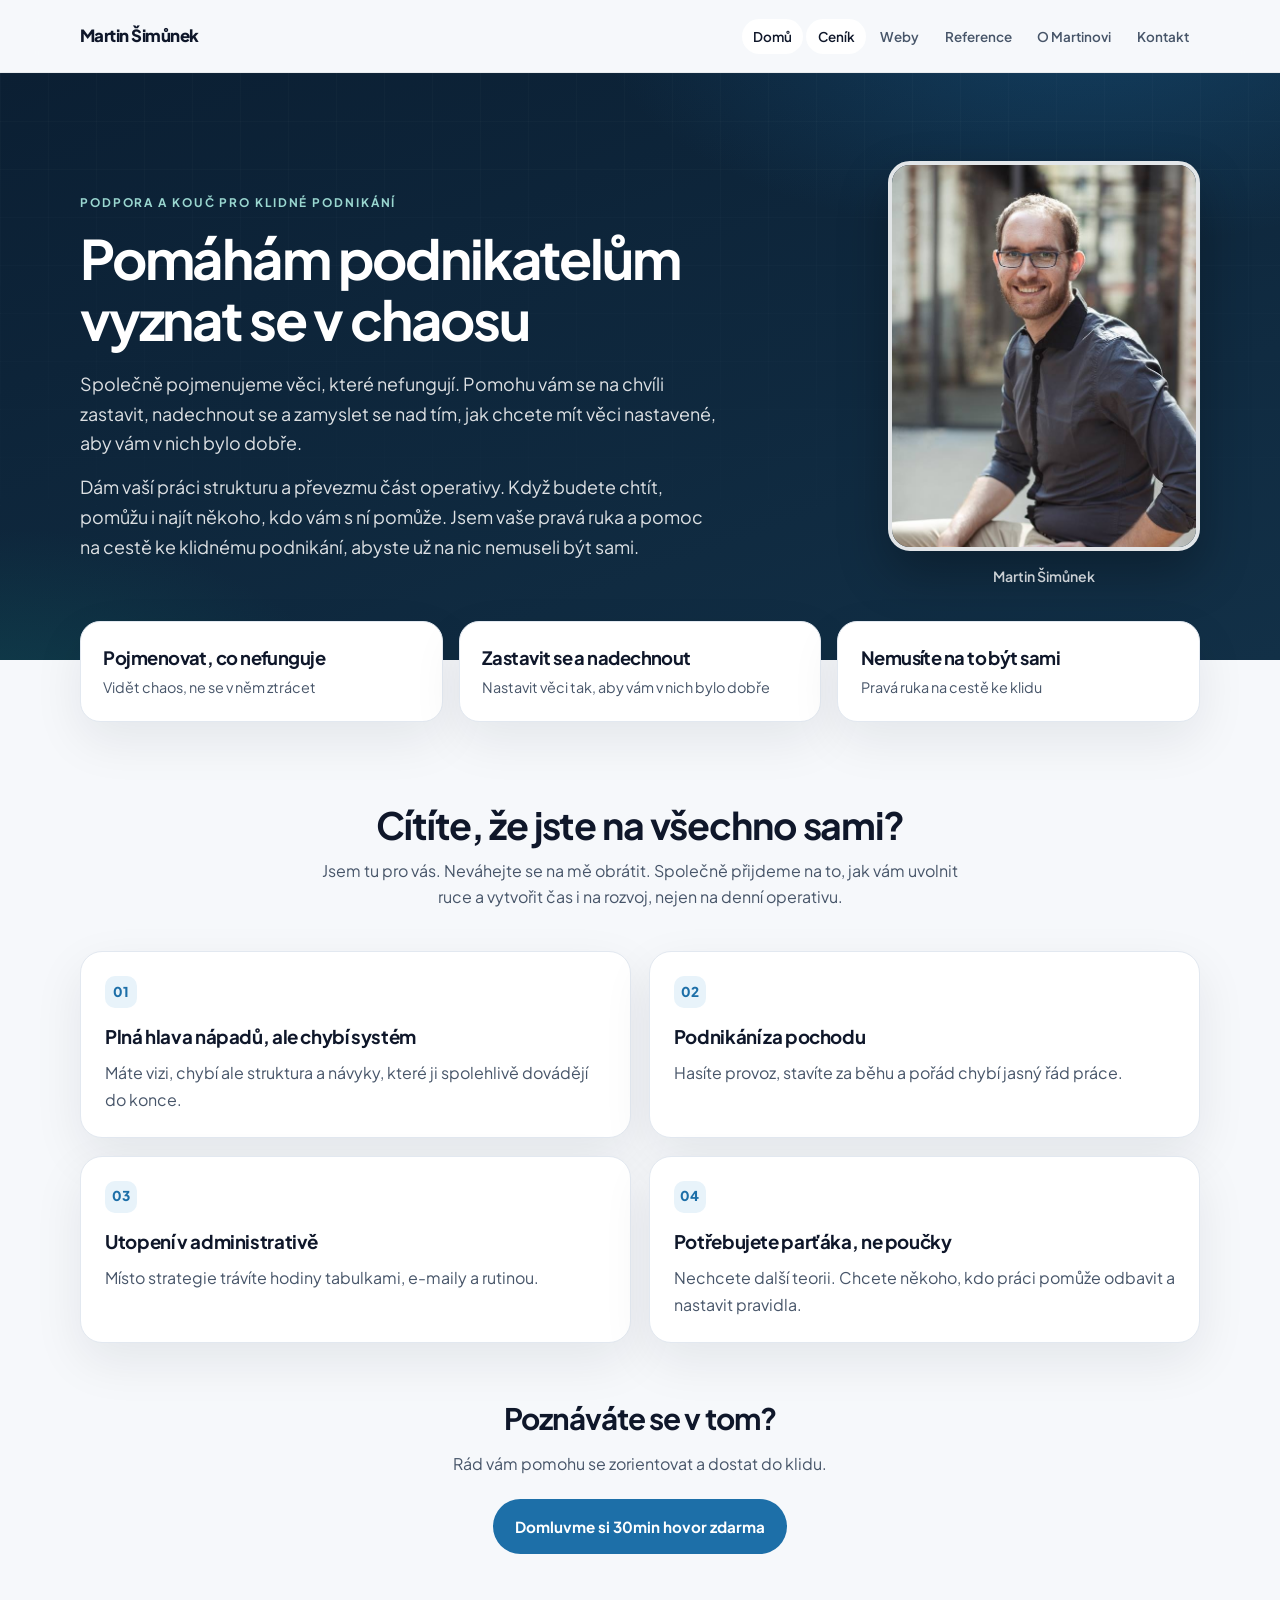
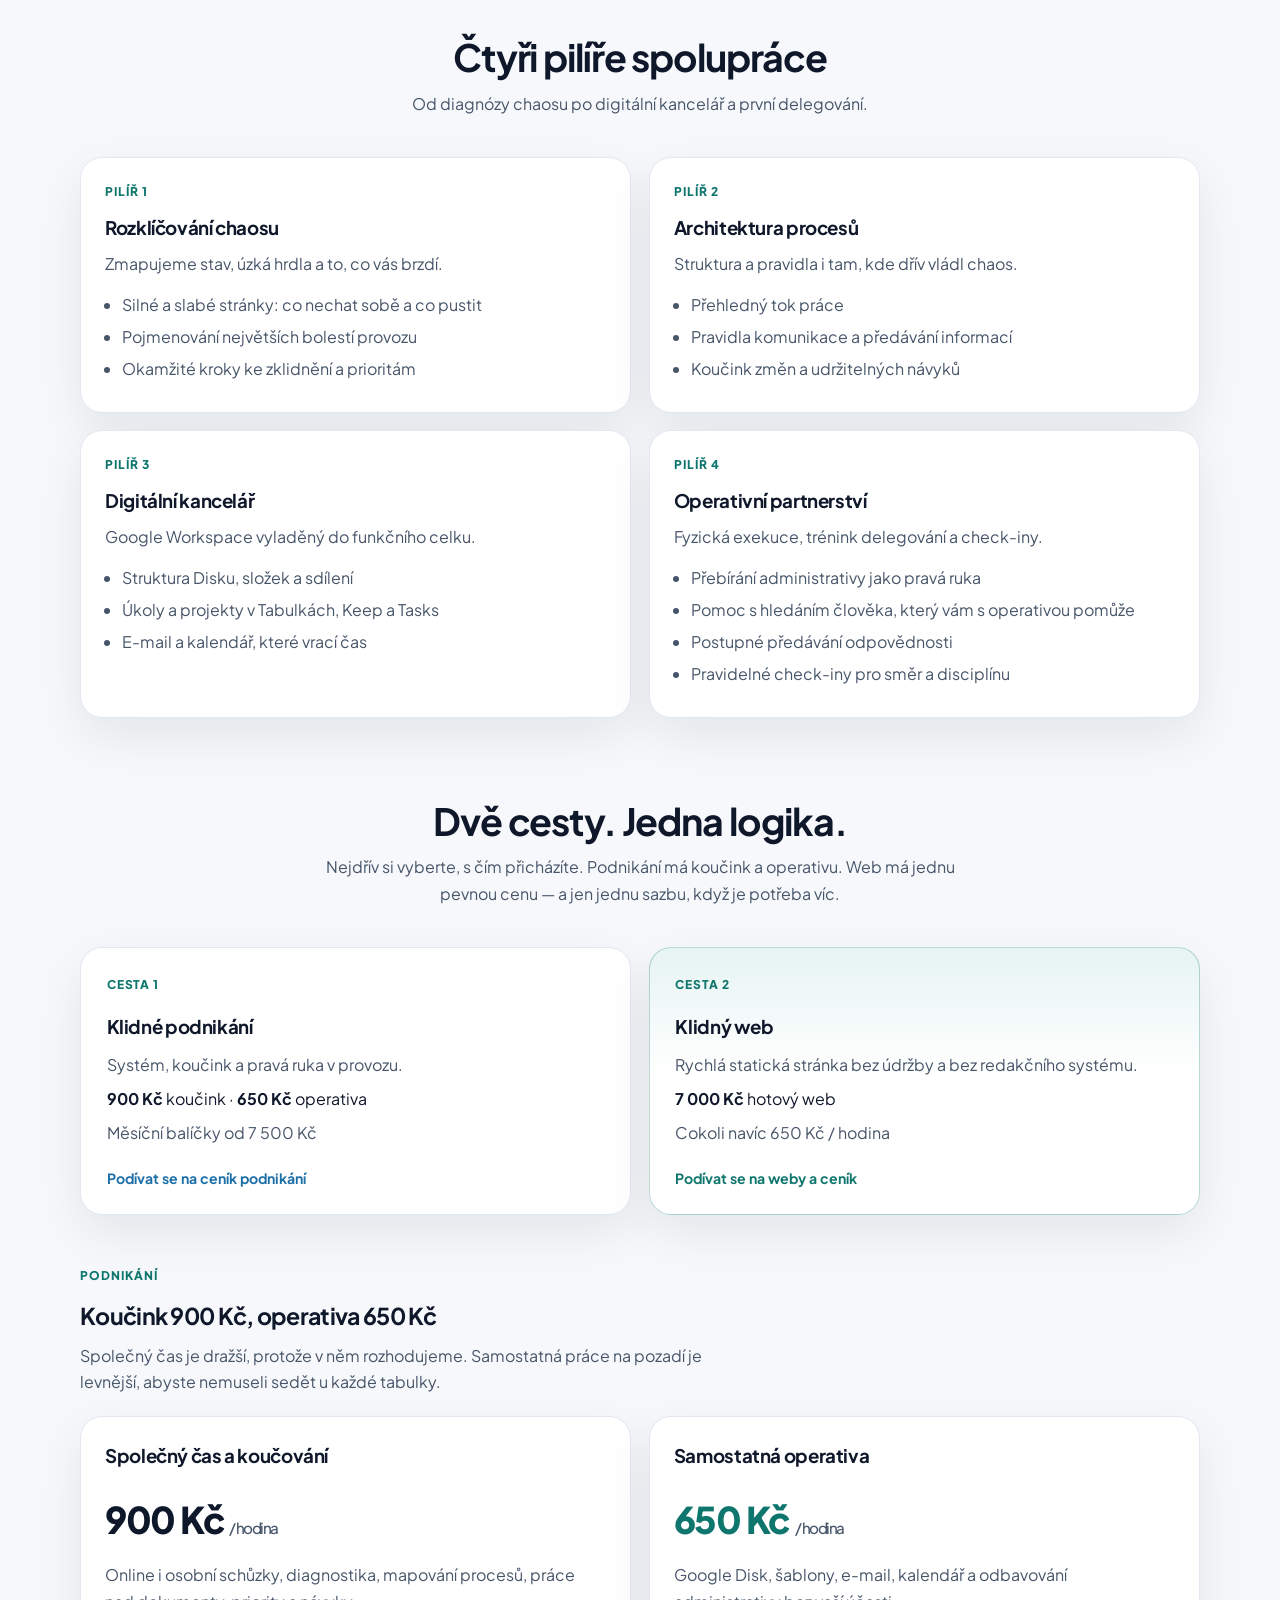
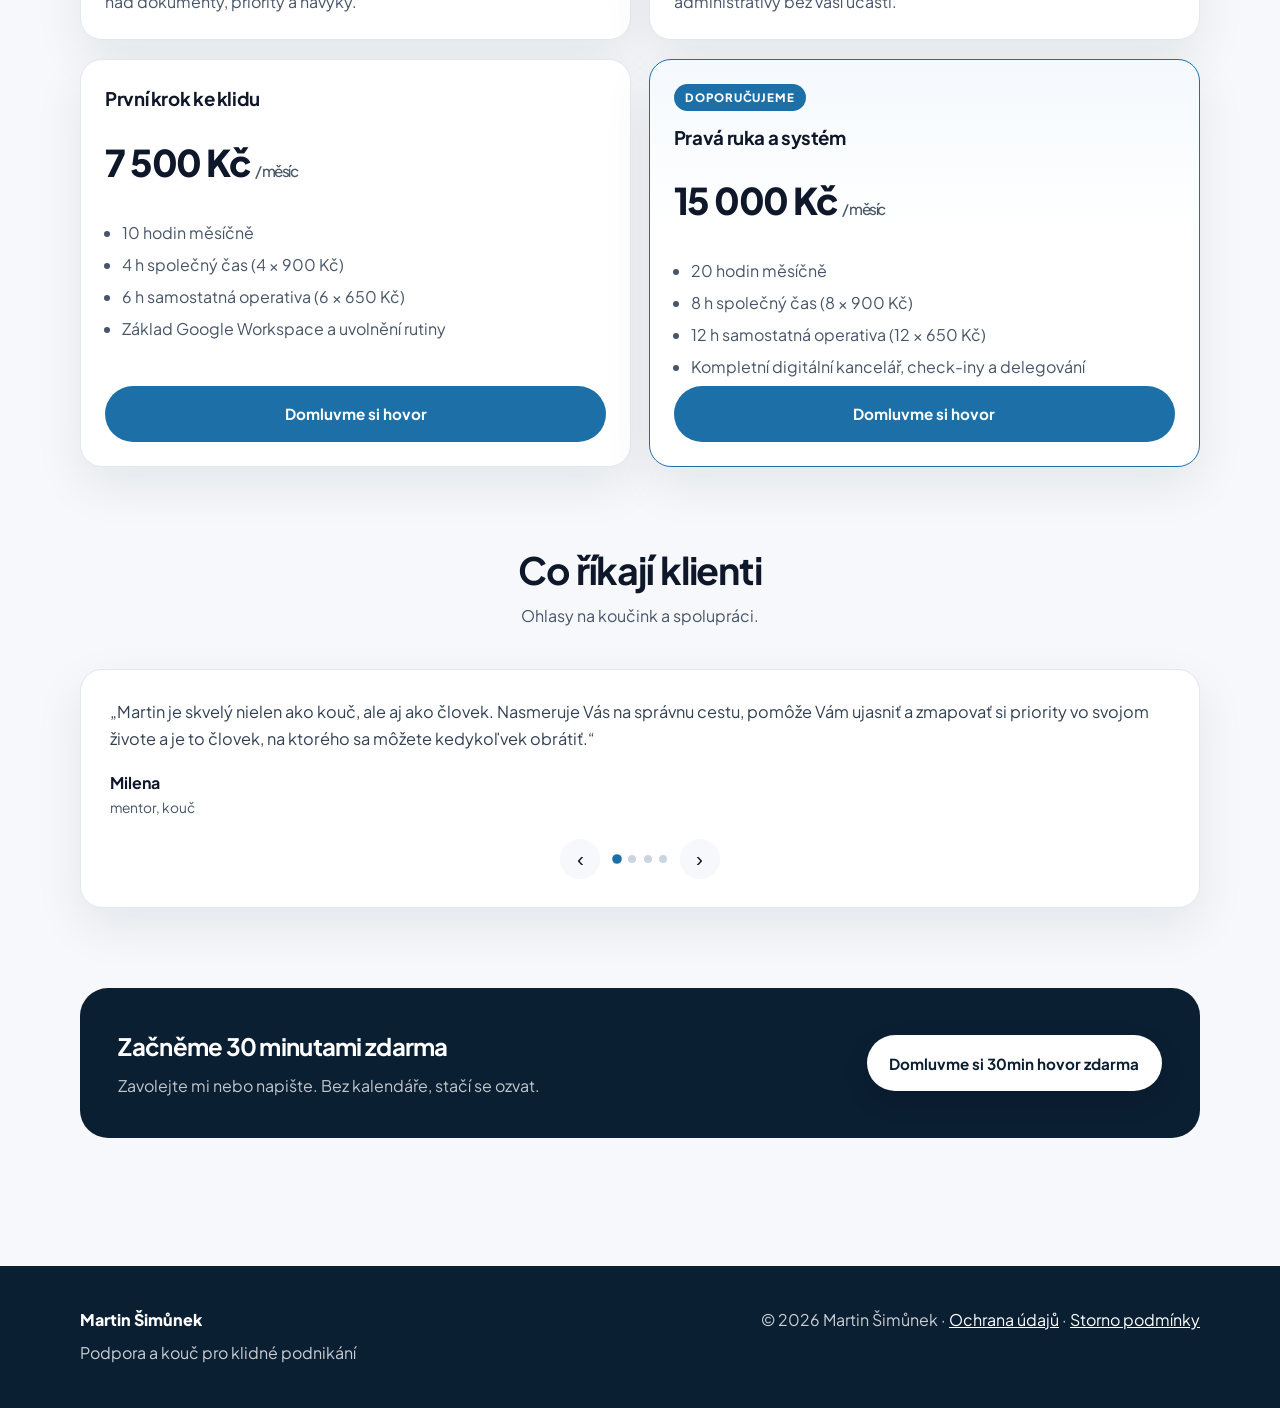
==== commit 324f3c2a: "Zjednodušit ceník: web 7000 Kč plus 650 Kč, operativa 650 Kč Na úvodu dvě cesty, ať se nabídka neple" ====
--- a/index.html
+++ b/index.html
@@ -6,11 +6,17 @@
     <title>Martin Šimůnek | Podpora a kouč pro klidné podnikání</title>
     <meta name="description" content="Pomáhám podnikatelům vyznat se v chaosu. Pojmenujeme, co nefunguje, nastavíme věci tak, aby vám v nich bylo dobře, a nebudete na to sami.">
     <meta name="keywords" content="Martin Šimůnek, kouč pro podnikatele, klidné podnikání, podpora, pravá ruka, procesy">
+    <link rel="canonical" href="https://klidne-podnikani.cz/">
     <meta property="og:type" content="website">
+    <meta property="og:locale" content="cs_CZ">
+    <meta property="og:site_name" content="Martin Šimůnek">
     <meta property="og:url" content="https://klidne-podnikani.cz/">
-    <link rel="canonical" href="https://klidne-podnikani.cz/">
     <meta property="og:title" content="Martin Šimůnek – podpora a kouč pro klidné podnikání">
     <meta property="og:description" content="Pomáhám podnikatelům vyznat se v chaosu. Jsem vaše pravá ruka na cestě ke klidnému podnikání.">
+    <meta property="og:image" content="https://klidne-podnikani.cz/images/martin_headshot.jpg">
+    <script type="application/ld+json">
+    {"@context":"https://schema.org","@type":"Person","name":"Martin Šimůnek","url":"https://klidne-podnikani.cz/","jobTitle":"Kouč pro klidné podnikání","email":"cesta-zmeny@email.cz","image":"https://klidne-podnikani.cz/images/martin_headshot.jpg"}
+    </script>
     <link rel="stylesheet" href="css/style.css">
 </head>
 <body>
@@ -153,67 +159,75 @@
             </div>
         </section>
 
-        <section class="section" style="padding-top: 0;">
-            <div class="wrap">
-                <article class="card web-offer">
-                    <div>
-                        <p class="kicker">Nová služba</p>
-                        <h2>Tvořím také klidné a rychlé weby</h2>
-                        <p>Statické stránky bez redakčního systému. Balíček Klidný web má pevnou cenu 7&nbsp;000&nbsp;Kč — strategie, kódování, formulář a pomoc s doménou i hostingem.</p>
-                    </div>
-                    <a class="btn btn-solid" href="weby.html#cenik-webu">Ceník webů</a>
-                </article>
-            </div>
-        </section>
-
         <section class="section" id="cenik" style="padding-top: 0;">
             <div class="wrap">
                 <div class="section-head">
-                    <h2>Ceník a měsíční balíčky</h2>
-                    <p>Dvě sazby podle toho, jestli pracujeme společně, nebo já samostatně na pozadí provozu.</p>
-                </div>
-                <div class="card pricing-note" style="margin-bottom: 1.2rem;">
-                    <h3>Jak se účtuje</h3>
-                    <p class="muted" style="margin: 0;">Společné schůzky a koučink mají sazbu 900 Kč / hod. Samostatná operativa bez vaší účasti 600 Kč / hod.</p>
-                </div>
-                <div class="grid-2" style="margin-bottom: 1.2rem;">
-                    <article class="card price-card">
-                        <h3>Společný čas a koučování</h3>
-                        <div class="price">900 Kč <span>/ hodina</span></div>
-                        <p class="muted">Online i osobní schůzky, diagnostika, mapování procesů, práce nad dokumenty, priority a návyky.</p>
-                    </article>
-                    <article class="card price-card">
-                        <h3>Samostatná operativa</h3>
-                        <div class="price" style="color: var(--teal);">600 Kč <span>/ hodina</span></div>
-                        <p class="muted">Google Disk, šablony, e-mail, kalendář a odbavování administrativy bez vaší účasti.</p>
-                    </article>
-                </div>
-                <div class="grid-2">
-                    <article class="card price-card">
-                        <h3>První krok ke klidu</h3>
-                        <div class="price">7 200 Kč <span>/ měsíc</span></div>
-                        <ul>
-                            <li>10 hodin měsíčně</li>
-                            <li>4 h společný čas (4 × 900 Kč)</li>
-                            <li>6 h samostatná operativa (6 × 600 Kč)</li>
-                            <li>Základ Google Workspace a uvolnění rutiny</li>
-                        </ul>
-                        <a class="btn btn-solid btn-full" href="kontakt.html" style="margin-top: auto;">Domluvme si hovor</a>
-                    </article>
-                    <article class="card price-card featured">
-                        <span class="badge">Doporučujeme</span>
-                        <h3>Pravá ruka a systém</h3>
-                        <div class="price">14 400 Kč <span>/ měsíc</span></div>
-                        <ul>
-                            <li>20 hodin měsíčně</li>
-                            <li>8 h společný čas (8 × 900 Kč)</li>
-                            <li>12 h samostatná operativa (12 × 600 Kč)</li>
-                            <li>Kompletní digitální kancelář, check-iny a delegování</li>
-                        </ul>
-                        <a class="btn btn-solid btn-full" href="kontakt.html" style="margin-top: auto;">Domluvme si hovor</a>
-                    </article>
-                </div>
-                <p class="muted" style="margin-top: 1.2rem; text-align: center;">Tvorba webu má vlastní ceník: strategie 900&nbsp;Kč / hod, kódování 650&nbsp;Kč / hod, balíček Klidný web 7&nbsp;000&nbsp;Kč. <a href="weby.html#cenik-webu">Zobrazit ceník webů</a></p>
+                    <h2>Dvě cesty. Jedna logika.</h2>
+                    <p>Nejdřív si vyberte, s čím přicházíte. Podnikání má koučink a operativu. Web má jednu pevnou cenu — a jen jednu sazbu, když je potřeba víc.</p>
+                </div>
+                <div class="path-chooser">
+                    <a class="card path-card" href="#cenik-podnikani">
+                        <p class="kicker">Cesta 1</p>
+                        <h3>Klidné podnikání</h3>
+                        <p class="muted">Systém, koučink a pravá ruka v provozu.</p>
+                        <p class="path-line"><strong>900 Kč</strong> koučink · <strong>650 Kč</strong> operativa</p>
+                        <p class="path-line muted">Měsíční balíčky od 7 500 Kč</p>
+                        <span class="path-more">Podívat se na ceník podnikání</span>
+                    </a>
+                    <a class="card path-card path-card-web" href="weby.html#cenik-webu">
+                        <p class="kicker">Cesta 2</p>
+                        <h3>Klidný web</h3>
+                        <p class="muted">Rychlá statická stránka bez údržby a bez redakčního systému.</p>
+                        <p class="path-line"><strong>7 000 Kč</strong> hotový web</p>
+                        <p class="path-line muted">Cokoli navíc 650 Kč / hodina</p>
+                        <span class="path-more">Podívat se na weby a ceník</span>
+                    </a>
+                </div>
+
+                <div class="offer-lane" id="cenik-podnikani">
+                    <div class="lane-head">
+                        <p class="kicker">Podnikání</p>
+                        <h3>Koučink 900 Kč, operativa 650 Kč</h3>
+                        <p class="muted">Společný čas je dražší, protože v něm rozhodujeme. Samostatná práce na pozadí je levnější, abyste nemuseli sedět u každé tabulky.</p>
+                    </div>
+                    <div class="grid-2" style="margin-bottom: 1.2rem;">
+                        <article class="card price-card">
+                            <h3>Společný čas a koučování</h3>
+                            <div class="price">900 Kč <span>/ hodina</span></div>
+                            <p class="muted">Online i osobní schůzky, diagnostika, mapování procesů, práce nad dokumenty, priority a návyky.</p>
+                        </article>
+                        <article class="card price-card">
+                            <h3>Samostatná operativa</h3>
+                            <div class="price" style="color: var(--teal);">650 Kč <span>/ hodina</span></div>
+                            <p class="muted">Google Disk, šablony, e-mail, kalendář a odbavování administrativy bez vaší účasti.</p>
+                        </article>
+                    </div>
+                    <div class="grid-2">
+                        <article class="card price-card">
+                            <h3>První krok ke klidu</h3>
+                            <div class="price">7 500 Kč <span>/ měsíc</span></div>
+                            <ul>
+                                <li>10 hodin měsíčně</li>
+                                <li>4 h společný čas (4 × 900 Kč)</li>
+                                <li>6 h samostatná operativa (6 × 650 Kč)</li>
+                                <li>Základ Google Workspace a uvolnění rutiny</li>
+                            </ul>
+                            <a class="btn btn-solid btn-full" href="kontakt.html" style="margin-top: auto;">Domluvme si hovor</a>
+                        </article>
+                        <article class="card price-card featured">
+                            <span class="badge">Doporučujeme</span>
+                            <h3>Pravá ruka a systém</h3>
+                            <div class="price">15 000 Kč <span>/ měsíc</span></div>
+                            <ul>
+                                <li>20 hodin měsíčně</li>
+                                <li>8 h společný čas (8 × 900 Kč)</li>
+                                <li>12 h samostatná operativa (12 × 650 Kč)</li>
+                                <li>Kompletní digitální kancelář, check-iny a delegování</li>
+                            </ul>
+                            <a class="btn btn-solid btn-full" href="kontakt.html" style="margin-top: auto;">Domluvme si hovor</a>
+                        </article>
+                    </div>
+                </div>
             </div>
         </section>
 
--- a/css/style.css
+++ b/css/style.css
@@ -696,6 +696,71 @@
     max-width: 38rem;
 }
 
+.path-chooser {
+    display: grid;
+    grid-template-columns: 1fr 1fr;
+    gap: 1.1rem;
+    margin-bottom: 2.8rem;
+}
+
+.path-card {
+    text-decoration: none;
+    color: inherit;
+    display: flex;
+    flex-direction: column;
+    gap: 0.35rem;
+    padding: 1.7rem 1.6rem 1.5rem;
+    transition: transform 0.2s ease, border-color 0.2s ease;
+}
+
+.path-card:hover {
+    transform: translateY(-2px);
+    border-color: var(--blue);
+}
+
+.path-card h3 {
+    margin-bottom: 0.2rem;
+}
+
+.path-card-web {
+    background: linear-gradient(180deg, var(--teal-soft) 0%, #fff 48%);
+    border-color: rgba(15, 118, 110, 0.28);
+}
+
+.path-card-web:hover {
+    border-color: var(--teal);
+}
+
+.path-line {
+    margin: 0.15rem 0 0;
+}
+
+.path-more {
+    margin-top: 0.9rem;
+    font-size: 0.88rem;
+    font-weight: 700;
+    color: var(--blue);
+}
+
+.path-card-web .path-more {
+    color: var(--teal);
+}
+
+.offer-lane {
+    padding-top: 0.4rem;
+}
+
+.lane-head {
+    max-width: 40rem;
+    margin-bottom: 1.3rem;
+}
+
+.lane-head h3 {
+    letter-spacing: -0.03em;
+    font-size: 1.45rem;
+    margin-bottom: 0.45rem;
+}
+
 .form select {
     width: 100%;
     border: 1px solid var(--line);
@@ -829,7 +894,8 @@
     .about-layout,
     .compare,
     .portfolio,
-    .web-offer {
+    .web-offer,
+    .path-chooser {
         grid-template-columns: 1fr;
     }
 
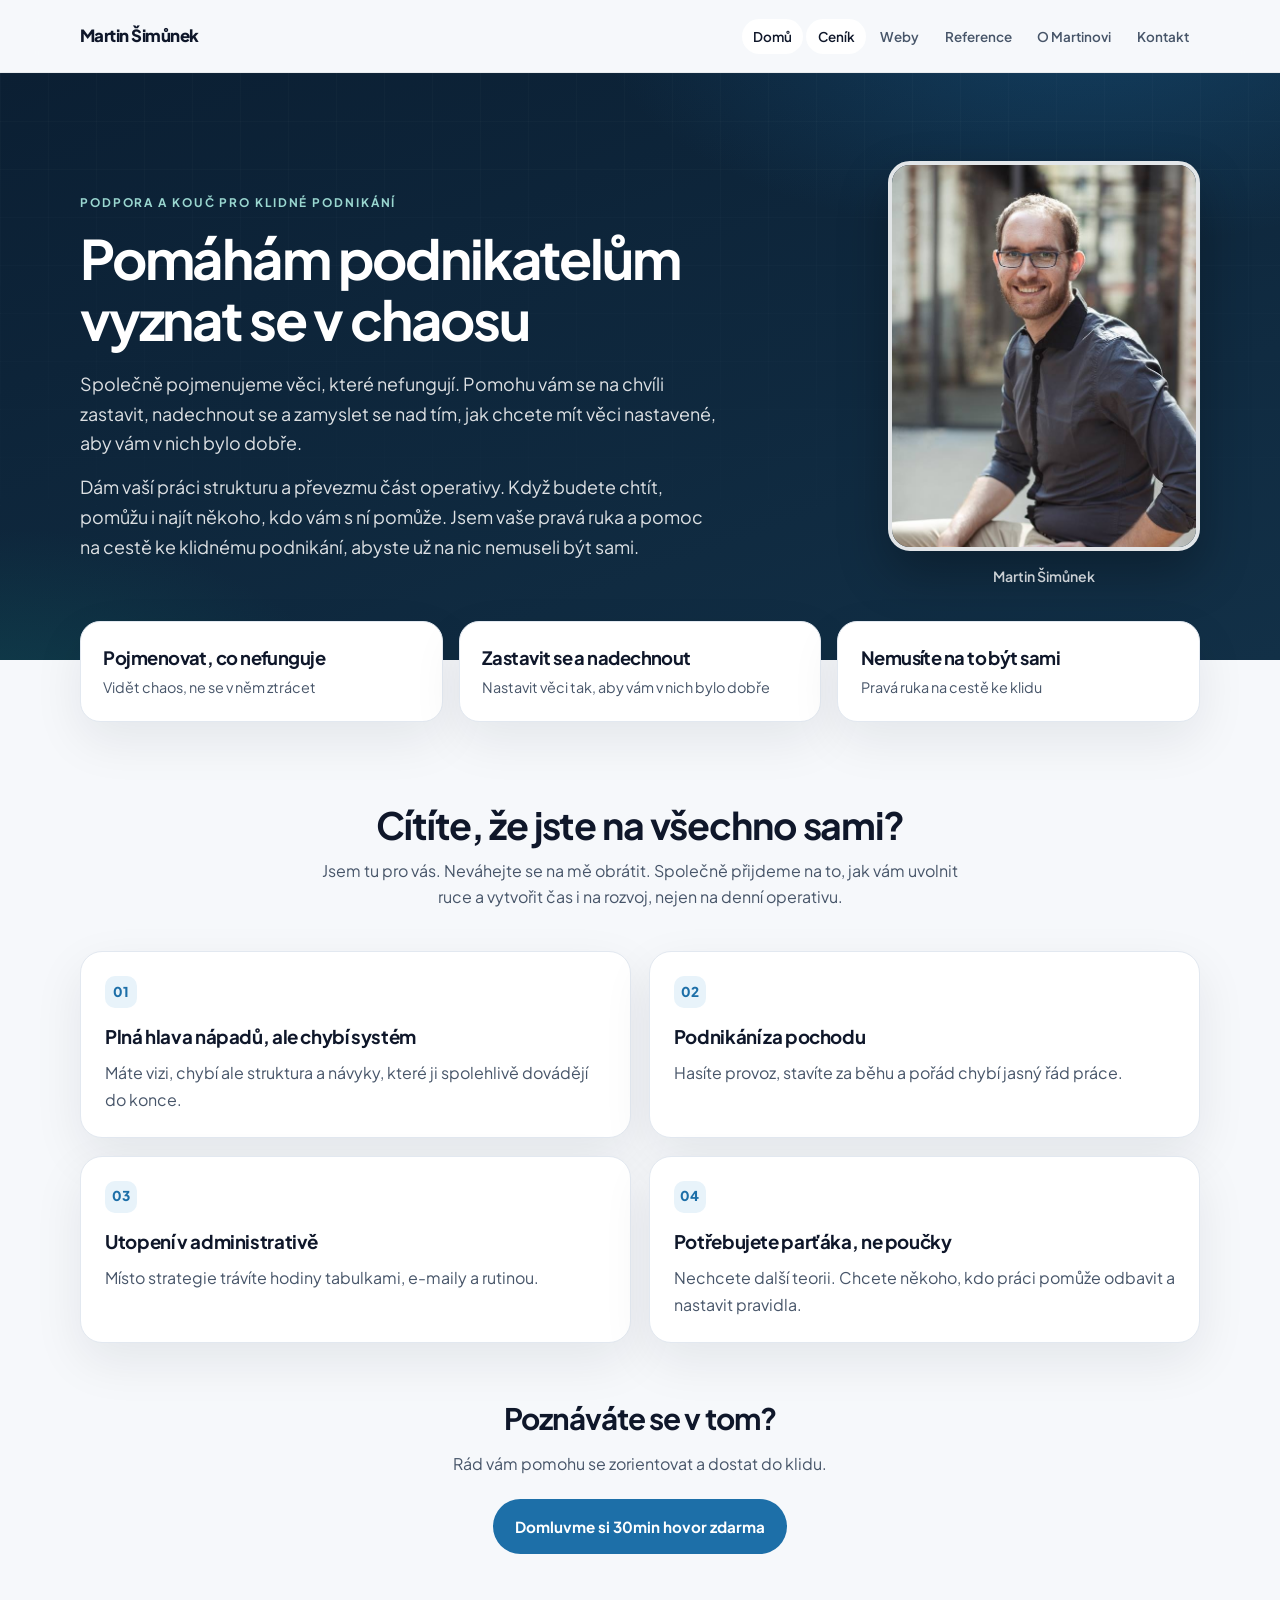
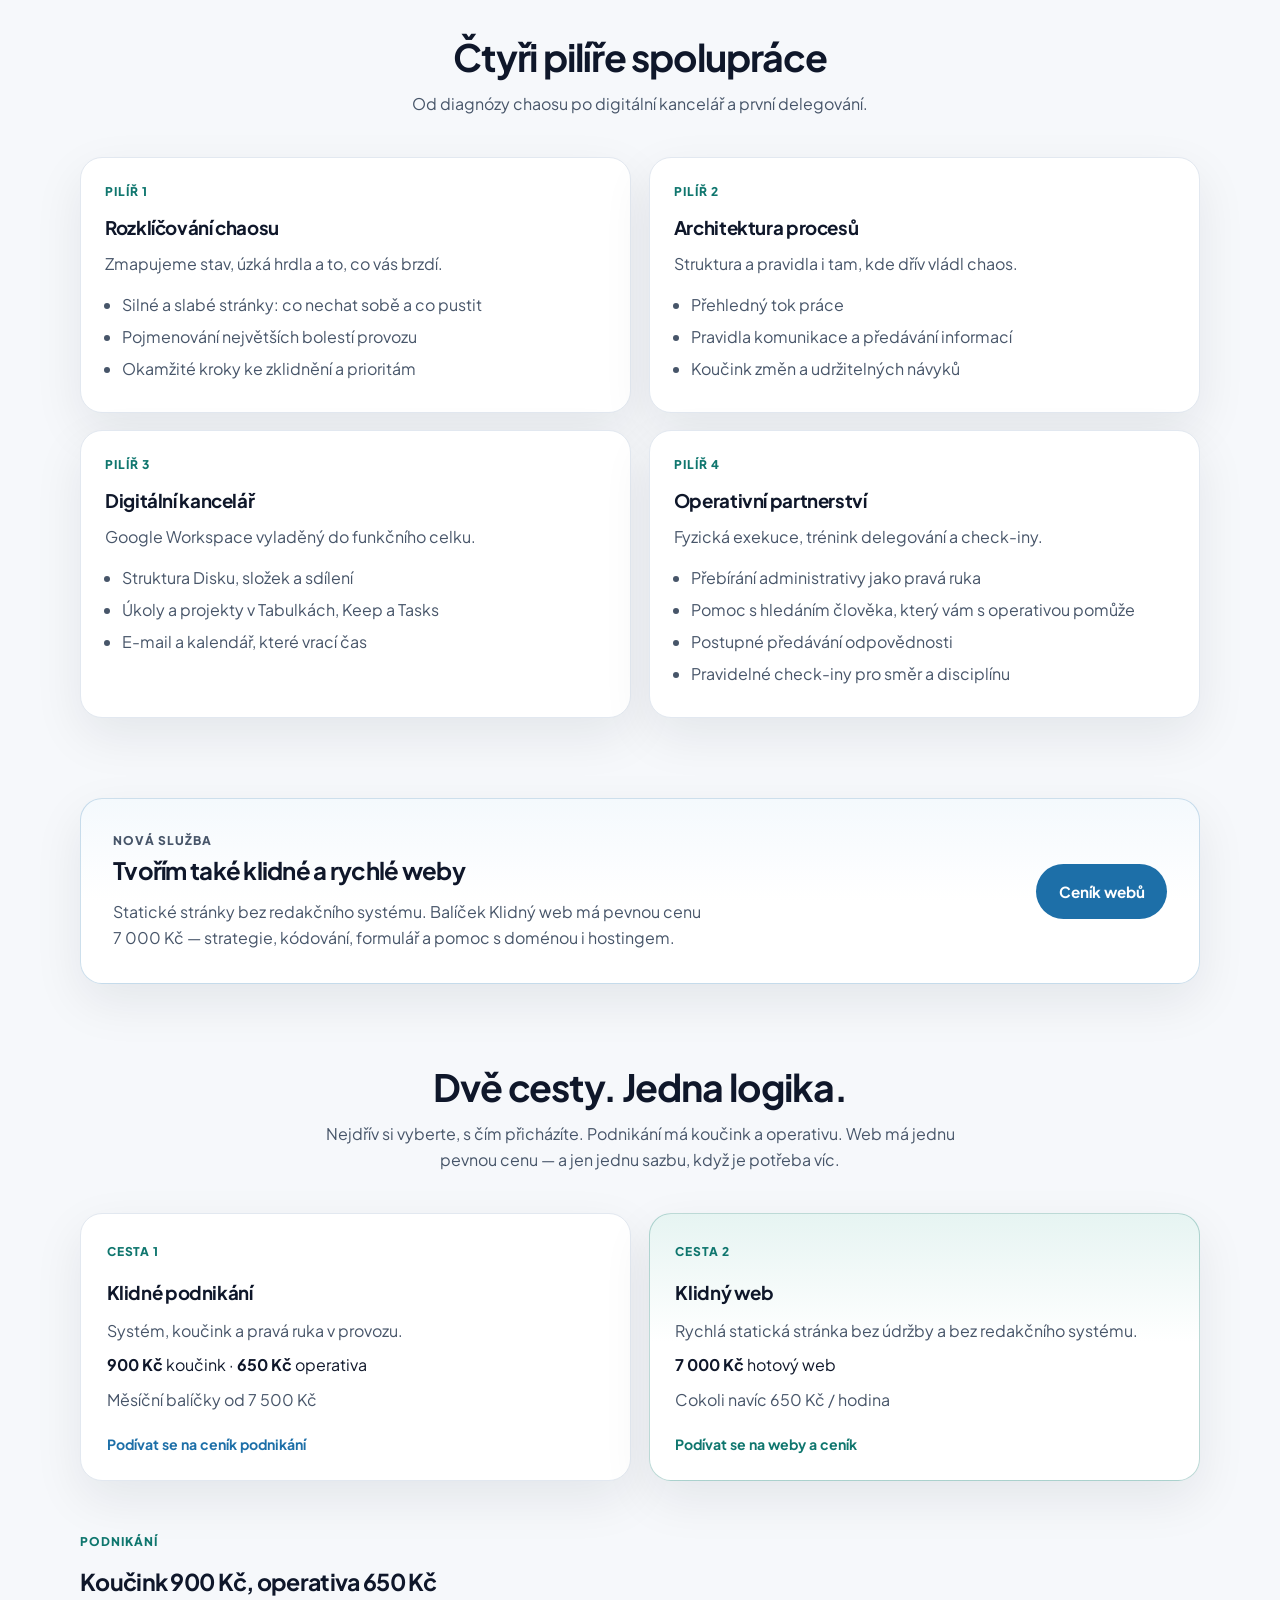
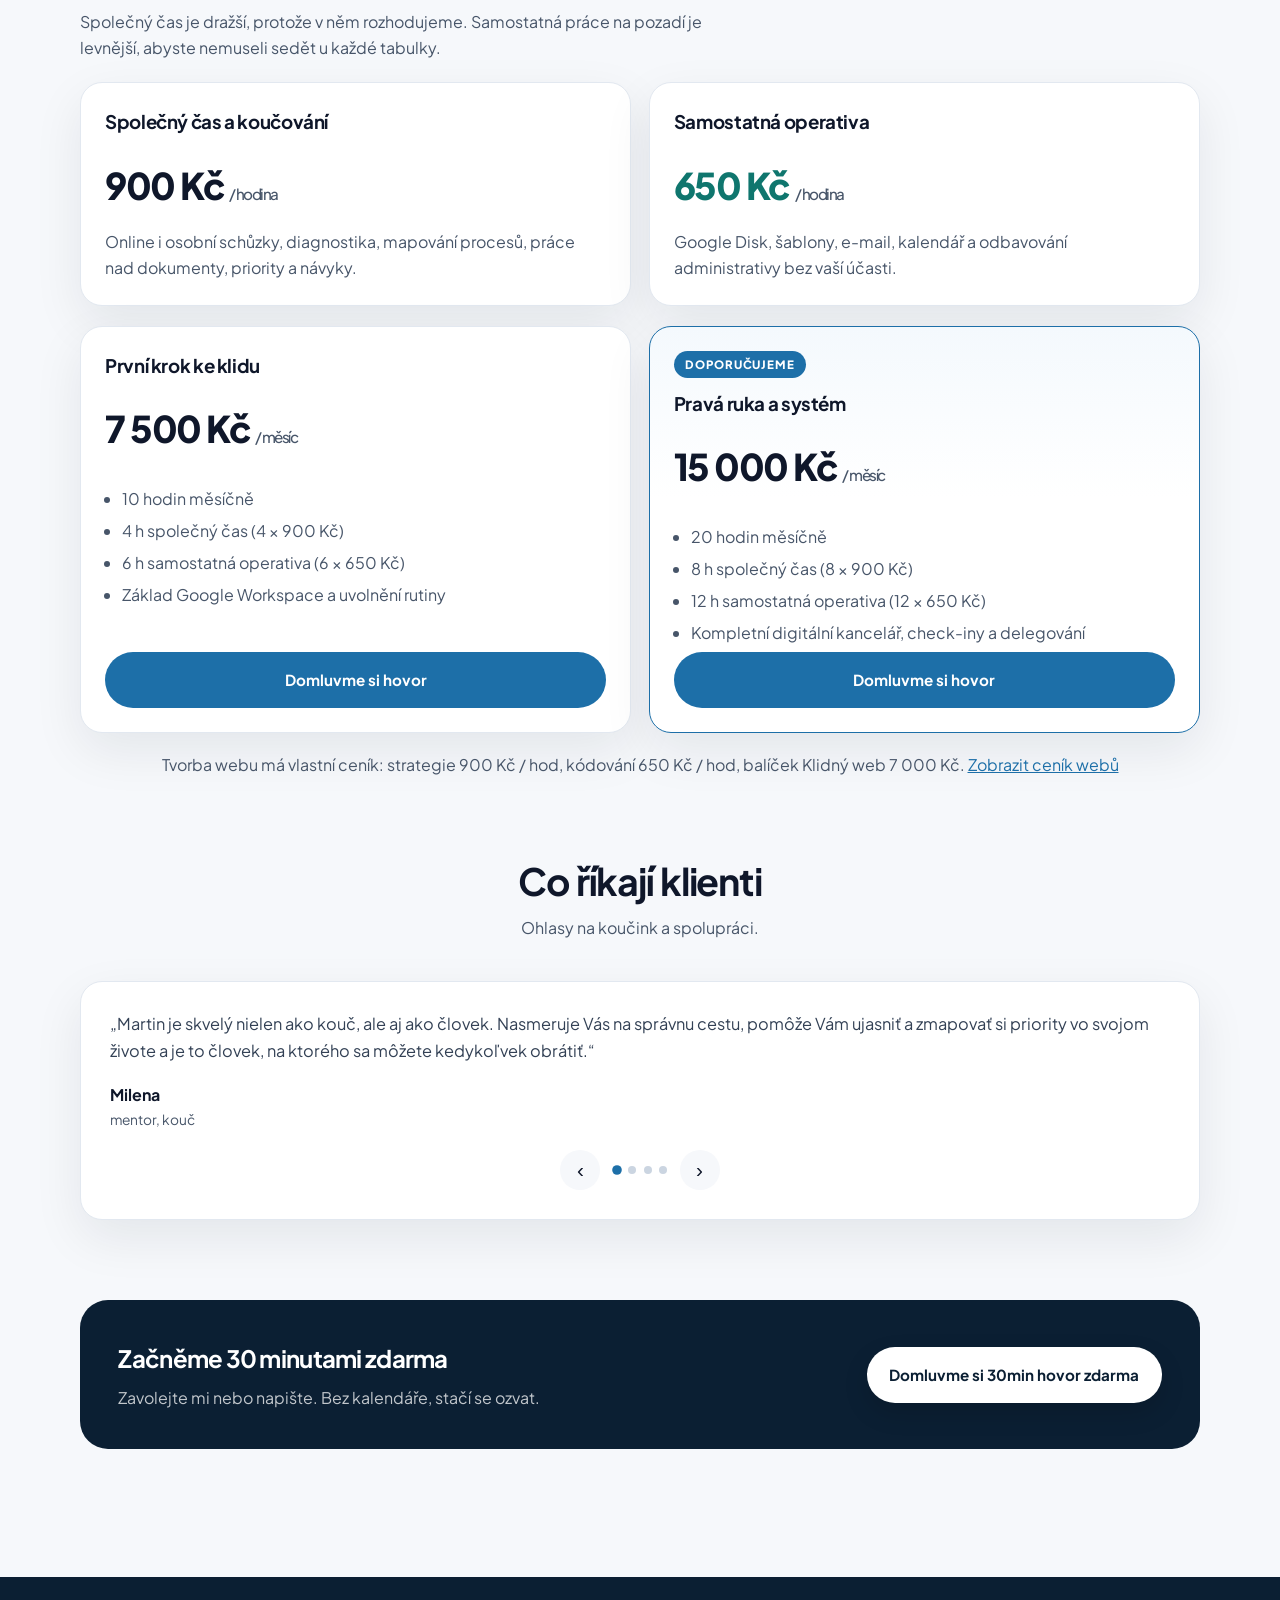
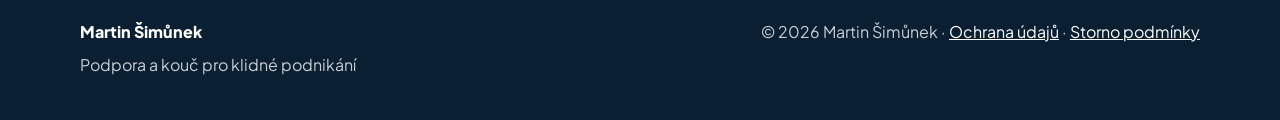
==== commit 22f82f82: "Nasadit zjednodušený ceník webů a operativu 650 Kč Aktuální verze po PR #7: web 7 000 Kč plus 650 Kč" ====
--- a/index.html
+++ b/index.html
@@ -159,6 +159,19 @@
             </div>
         </section>
 
+        <section class="section" style="padding-top: 0;">
+            <div class="wrap">
+                <article class="card web-offer">
+                    <div>
+                        <p class="kicker">Nová služba</p>
+                        <h2>Tvořím také klidné a rychlé weby</h2>
+                        <p>Statické stránky bez redakčního systému. Balíček Klidný web má pevnou cenu 7&nbsp;000&nbsp;Kč — strategie, kódování, formulář a pomoc s doménou i hostingem.</p>
+                    </div>
+                    <a class="btn btn-solid" href="weby.html#cenik-webu">Ceník webů</a>
+                </article>
+            </div>
+        </section>
+
         <section class="section" id="cenik" style="padding-top: 0;">
             <div class="wrap">
                 <div class="section-head">
@@ -228,6 +241,7 @@
                         </article>
                     </div>
                 </div>
+                <p class="muted" style="margin-top: 1.2rem; text-align: center;">Tvorba webu má vlastní ceník: strategie 900&nbsp;Kč / hod, kódování 650&nbsp;Kč / hod, balíček Klidný web 7&nbsp;000&nbsp;Kč. <a href="weby.html#cenik-webu">Zobrazit ceník webů</a></p>
             </div>
         </section>
 
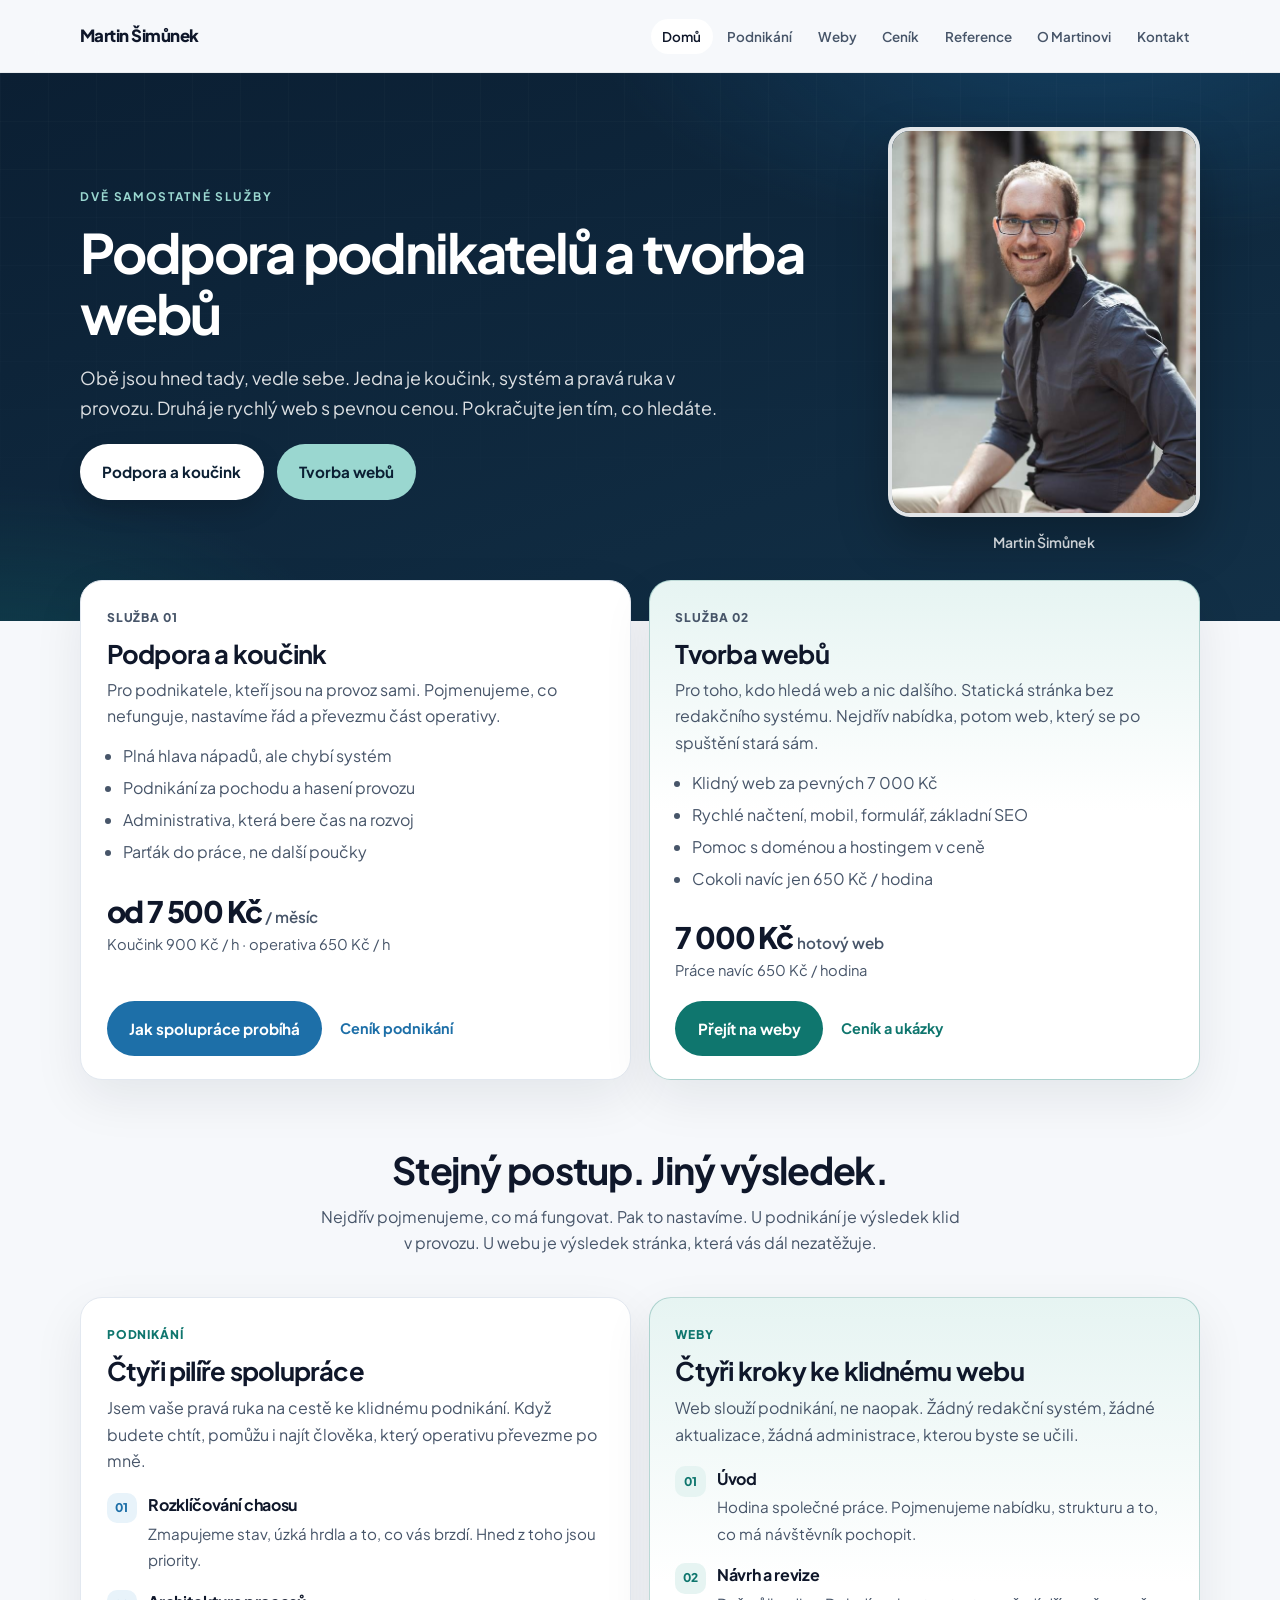
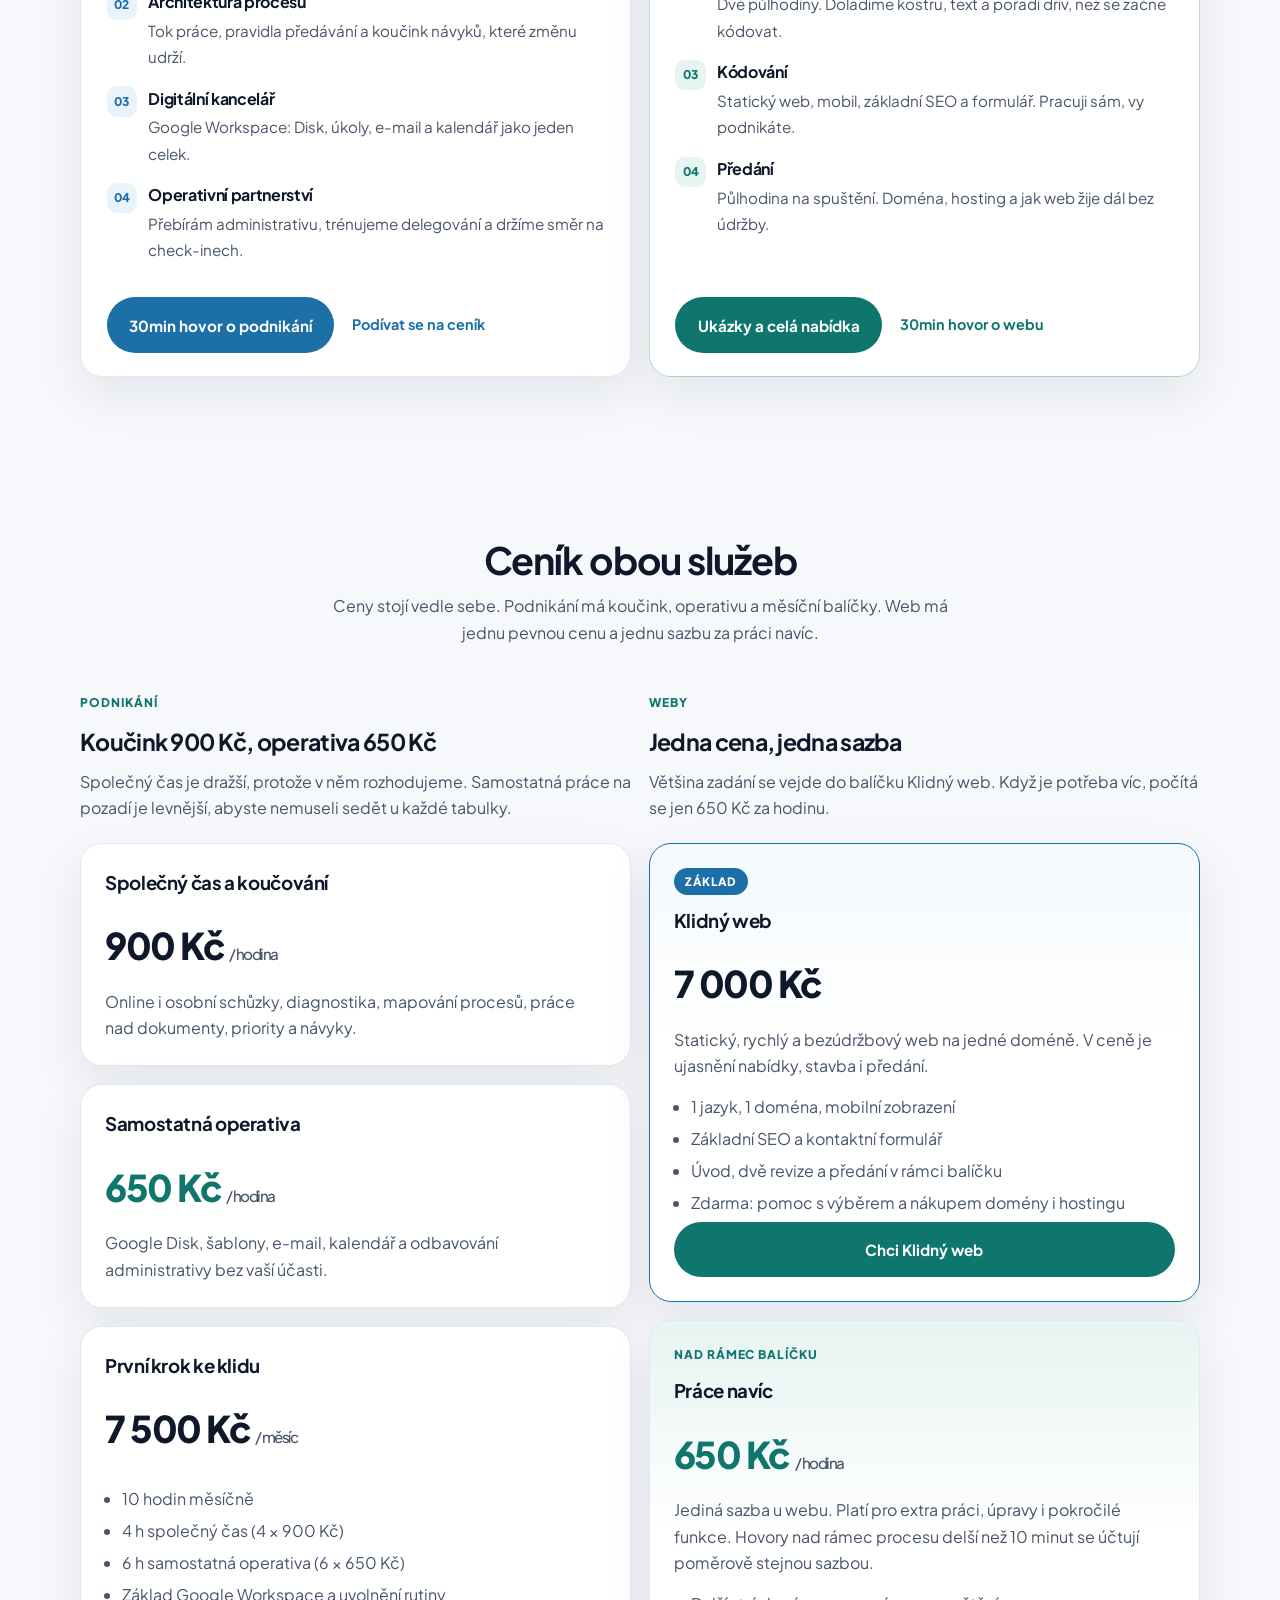
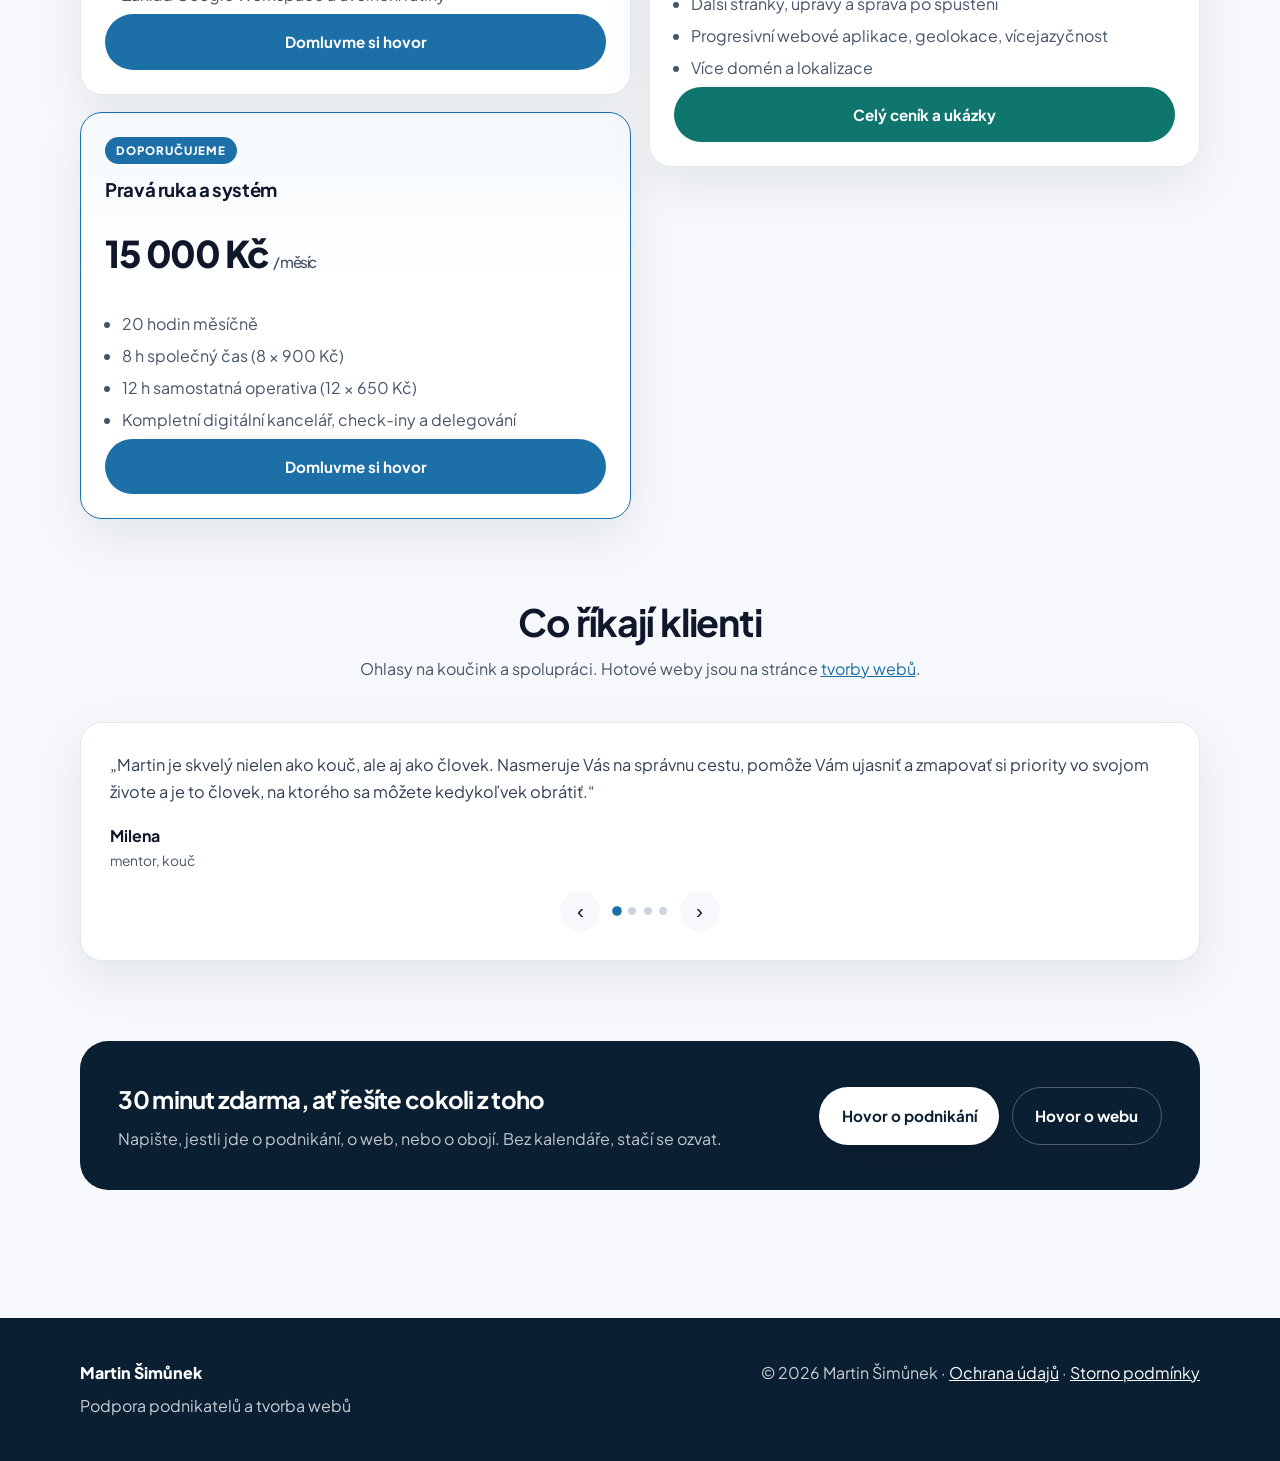
==== commit da84c4b8: "Dej obě služby stejnou váhu hned na úvodu. Hlavní stránka už nezačíná jen koučinkem. Podpora podnika" ====
--- a/index.html
+++ b/index.html
@@ -3,19 +3,19 @@
 <head>
     <meta charset="UTF-8">
     <meta name="viewport" content="width=device-width, initial-scale=1.0">
-    <title>Martin Šimůnek | Podpora a kouč pro klidné podnikání</title>
-    <meta name="description" content="Pomáhám podnikatelům vyznat se v chaosu. Pojmenujeme, co nefunguje, nastavíme věci tak, aby vám v nich bylo dobře, a nebudete na to sami.">
-    <meta name="keywords" content="Martin Šimůnek, kouč pro podnikatele, klidné podnikání, podpora, pravá ruka, procesy">
+    <title>Martin Šimůnek | Podpora podnikatelů a tvorba webů</title>
+    <meta name="description" content="Dvě služby hned na úvodu: podpora a koučink pro klidné podnikání, a rychlé statické weby za 7 000 Kč. Vyberte si cestu, druhou číst nemusíte.">
+    <meta name="keywords" content="Martin Šimůnek, kouč pro podnikatele, klidné podnikání, tvorba webu, statický web">
     <link rel="canonical" href="https://klidne-podnikani.cz/">
     <meta property="og:type" content="website">
     <meta property="og:locale" content="cs_CZ">
     <meta property="og:site_name" content="Martin Šimůnek">
     <meta property="og:url" content="https://klidne-podnikani.cz/">
-    <meta property="og:title" content="Martin Šimůnek – podpora a kouč pro klidné podnikání">
-    <meta property="og:description" content="Pomáhám podnikatelům vyznat se v chaosu. Jsem vaše pravá ruka na cestě ke klidnému podnikání.">
+    <meta property="og:title" content="Martin Šimůnek – podpora podnikatelů a tvorba webů">
+    <meta property="og:description" content="Podpora, koučink a operativa pro podnikatele. A samostatně rychlé weby bez redakčního systému. Obě služby jsou hned na úvodu.">
     <meta property="og:image" content="https://klidne-podnikani.cz/images/martin_headshot.jpg">
     <script type="application/ld+json">
-    {"@context":"https://schema.org","@type":"Person","name":"Martin Šimůnek","url":"https://klidne-podnikani.cz/","jobTitle":"Kouč pro klidné podnikání","email":"cesta-zmeny@email.cz","image":"https://klidne-podnikani.cz/images/martin_headshot.jpg"}
+    {"@context":"https://schema.org","@type":"ProfessionalService","name":"Martin Šimůnek","url":"https://klidne-podnikani.cz/","email":"cesta-zmeny@email.cz","image":"https://klidne-podnikani.cz/images/martin_headshot.jpg","areaServed":"CZ","founder":{"@type":"Person","name":"Martin Šimůnek"},"makesOffer":[{"@type":"Offer","name":"Podpora a koučink pro klidné podnikání","url":"https://klidne-podnikani.cz/#podnikani"},{"@type":"Offer","name":"Tvorba klidných webů","url":"https://klidne-podnikani.cz/weby.html"}]}
     </script>
     <link rel="stylesheet" href="css/style.css">
 </head>
@@ -27,8 +27,9 @@
             <label for="menu-checkbox" class="menu-icon" aria-label="Menu">☰</label>
             <ul>
                 <li><a href="index.html">Domů</a></li>
+                <li><a href="index.html#podnikani">Podnikání</a></li>
+                <li><a href="weby.html">Weby</a></li>
                 <li><a href="index.html#cenik">Ceník</a></li>
-                <li><a href="weby.html">Weby</a></li>
                 <li><a href="reference.html">Reference</a></li>
                 <li><a href="o-mne.html">O Martinovi</a></li>
                 <li><a href="kontakt.html">Kontakt</a></li>
@@ -36,13 +37,16 @@
         </nav>
     </header>
 
-    <section class="hero">
+    <section class="hero hero-home">
         <div class="wrap hero-inner">
             <div class="hero-copy">
-                <p class="eyebrow">Podpora a kouč pro klidné podnikání</p>
-                <h1>Pomáhám podnikatelům vyznat se v chaosu</h1>
-                <p class="lead">Společně pojmenujeme věci, které nefungují. Pomohu vám se na chvíli zastavit, nadechnout se a zamyslet se nad tím, jak chcete mít věci nastavené, aby vám v nich bylo dobře.</p>
-                <p class="lead">Dám vaší práci strukturu a převezmu část operativy. Když budete chtít, pomůžu i najít někoho, kdo vám s ní pomůže. Jsem vaše pravá ruka a pomoc na cestě ke klidnému podnikání, abyste už na nic nemuseli být sami.</p>
+                <p class="eyebrow">Dvě samostatné služby</p>
+                <h1>Podpora podnikatelů a tvorba webů</h1>
+                <p class="lead">Obě jsou hned tady, vedle sebe. Jedna je koučink, systém a pravá ruka v provozu. Druhá je rychlý web s pevnou cenou. Pokračujte jen tím, co hledáte.</p>
+                <div class="actions hero-choices">
+                    <a class="btn btn-primary" href="#podnikani">Podpora a koučink</a>
+                    <a class="btn btn-web" href="weby.html">Tvorba webů</a>
+                </div>
             </div>
             <div class="hero-portrait-wrap">
                 <div class="hero-portrait-crop">
@@ -54,194 +58,194 @@
     </section>
 
     <div class="wrap">
-        <div class="stat-row">
-            <div class="stat">
-                <strong>Pojmenovat, co nefunguje</strong>
-                <span>Vidět chaos, ne se v něm ztrácet</span>
-            </div>
-            <div class="stat">
-                <strong>Zastavit se a nadechnout</strong>
-                <span>Nastavit věci tak, aby vám v nich bylo dobře</span>
-            </div>
-            <div class="stat">
-                <strong>Nemusíte na to být sami</strong>
-                <span>Pravá ruka na cestě ke klidu</span>
-            </div>
+        <div class="service-doors" id="sluzby">
+            <article class="card service-door service-door-coach">
+                <p class="kicker">Služba 01</p>
+                <h2>Podpora a koučink</h2>
+                <p>Pro podnikatele, kteří jsou na provoz sami. Pojmenujeme, co nefunguje, nastavíme řád a převezmu část operativy.</p>
+                <ul>
+                    <li>Plná hlava nápadů, ale chybí systém</li>
+                    <li>Podnikání za pochodu a hasení provozu</li>
+                    <li>Administrativa, která bere čas na rozvoj</li>
+                    <li>Parťák do práce, ne další poučky</li>
+                </ul>
+                <p class="door-price">od 7&nbsp;500&nbsp;Kč <span>/ měsíc</span></p>
+                <p class="door-rate">Koučink 900 Kč / h · operativa 650 Kč / h</p>
+                <div class="door-actions">
+                    <a class="btn btn-solid" href="#podnikani">Jak spolupráce probíhá</a>
+                    <a class="door-more" href="#cenik-podnikani">Ceník podnikání</a>
+                </div>
+            </article>
+            <article class="card service-door service-door-web">
+                <p class="kicker">Služba 02</p>
+                <h2>Tvorba webů</h2>
+                <p>Pro toho, kdo hledá web a nic dalšího. Statická stránka bez redakčního systému. Nejdřív nabídka, potom web, který se po spuštění stará sám.</p>
+                <ul>
+                    <li>Klidný web za pevných 7&nbsp;000&nbsp;Kč</li>
+                    <li>Rychlé načtení, mobil, formulář, základní SEO</li>
+                    <li>Pomoc s doménou a hostingem v ceně</li>
+                    <li>Cokoli navíc jen 650 Kč / hodina</li>
+                </ul>
+                <p class="door-price">7&nbsp;000&nbsp;Kč <span>hotový web</span></p>
+                <p class="door-rate">Práce navíc 650 Kč / hodina</p>
+                <div class="door-actions">
+                    <a class="btn btn-teal" href="weby.html">Přejít na weby</a>
+                    <a class="door-more" href="weby.html#cenik-webu">Ceník a ukázky</a>
+                </div>
+            </article>
         </div>
     </div>
 
     <main>
-        <section class="section">
+        <section class="section split-section">
             <div class="wrap">
                 <div class="section-head">
-                    <h2>Cítíte, že jste na všechno sami?</h2>
-                    <p>Jsem tu pro vás. Neváhejte se na mě obrátit. Společně přijdeme na to, jak vám uvolnit ruce a vytvořit čas i na rozvoj, nejen na denní operativu.</p>
-                </div>
-                <div class="grid-2">
-                    <article class="card situation">
-                        <div class="num">01</div>
-                        <h3>Plná hlava nápadů, ale chybí systém</h3>
-                        <p class="muted">Máte vizi, chybí ale struktura a návyky, které ji spolehlivě dovádějí do konce.</p>
+                    <h2>Stejný postup. Jiný výsledek.</h2>
+                    <p>Nejdřív pojmenujeme, co má fungovat. Pak to nastavíme. U podnikání je výsledek klid v provozu. U webu je výsledek stránka, která vás dál nezatěžuje.</p>
+                </div>
+                <div class="split-services">
+                    <article class="card split-panel" id="podnikani">
+                        <p class="kicker">Podnikání</p>
+                        <h2>Čtyři pilíře spolupráce</h2>
+                        <p class="muted">Jsem vaše pravá ruka na cestě ke klidnému podnikání. Když budete chtít, pomůžu i najít člověka, který operativu převezme po mně.</p>
+                        <ol class="step-list">
+                            <li>
+                                <strong>Rozklíčování chaosu</strong>
+                                <span>Zmapujeme stav, úzká hrdla a to, co vás brzdí. Hned z toho jsou priority.</span>
+                            </li>
+                            <li>
+                                <strong>Architektura procesů</strong>
+                                <span>Tok práce, pravidla předávání a koučink návyků, které změnu udrží.</span>
+                            </li>
+                            <li>
+                                <strong>Digitální kancelář</strong>
+                                <span>Google Workspace: Disk, úkoly, e-mail a kalendář jako jeden celek.</span>
+                            </li>
+                            <li>
+                                <strong>Operativní partnerství</strong>
+                                <span>Přebírám administrativu, trénujeme delegování a držíme směr na check-inech.</span>
+                            </li>
+                        </ol>
+                        <div class="door-actions">
+                            <a class="btn btn-solid" href="kontakt.html?tema=podnikani">30min hovor o podnikání</a>
+                            <a class="door-more" href="#cenik-podnikani">Podívat se na ceník</a>
+                        </div>
                     </article>
-                    <article class="card situation">
-                        <div class="num">02</div>
-                        <h3>Podnikání za pochodu</h3>
-                        <p class="muted">Hasíte provoz, stavíte za běhu a pořád chybí jasný řád práce.</p>
+                    <article class="card split-panel split-panel-web" id="tvorba-webu">
+                        <p class="kicker">Weby</p>
+                        <h2>Čtyři kroky ke klidnému webu</h2>
+                        <p class="muted">Web slouží podnikání, ne naopak. Žádný redakční systém, žádné aktualizace, žádná administrace, kterou byste se učili.</p>
+                        <ol class="step-list">
+                            <li>
+                                <strong>Úvod</strong>
+                                <span>Hodina společné práce. Pojmenujeme nabídku, strukturu a to, co má návštěvník pochopit.</span>
+                            </li>
+                            <li>
+                                <strong>Návrh a revize</strong>
+                                <span>Dvě půlhodiny. Doladíme kostru, text a pořadí dřív, než se začne kódovat.</span>
+                            </li>
+                            <li>
+                                <strong>Kódování</strong>
+                                <span>Statický web, mobil, základní SEO a formulář. Pracuji sám, vy podnikáte.</span>
+                            </li>
+                            <li>
+                                <strong>Předání</strong>
+                                <span>Půlhodina na spuštění. Doména, hosting a jak web žije dál bez údržby.</span>
+                            </li>
+                        </ol>
+                        <div class="door-actions">
+                            <a class="btn btn-teal" href="weby.html">Ukázky a celá nabídka</a>
+                            <a class="door-more" href="kontakt.html?tema=web">30min hovor o webu</a>
+                        </div>
                     </article>
-                    <article class="card situation">
-                        <div class="num">03</div>
-                        <h3>Utopení v administrativě</h3>
-                        <p class="muted">Místo strategie trávíte hodiny tabulkami, e-maily a rutinou.</p>
-                    </article>
-                    <article class="card situation">
-                        <div class="num">04</div>
-                        <h3>Potřebujete parťáka, ne poučky</h3>
-                        <p class="muted">Nechcete další teorii. Chcete někoho, kdo práci pomůže odbavit a nastavit pravidla.</p>
-                    </article>
-                </div>
-                <div class="mid-cta">
-                    <h2>Poznáváte se v tom?</h2>
-                    <p>Rád vám pomohu se zorientovat a dostat do klidu.</p>
-                    <a class="btn btn-solid" href="kontakt.html">Domluvme si 30min hovor zdarma</a>
                 </div>
             </div>
         </section>
 
-        <section class="section" style="padding-top: 0;">
+        <section class="section" id="cenik">
             <div class="wrap">
                 <div class="section-head">
-                    <h2>Čtyři pilíře spolupráce</h2>
-                    <p>Od diagnózy chaosu po digitální kancelář a první delegování.</p>
-                </div>
-                <div class="grid-2">
-                    <article class="card pillar">
-                        <p class="kicker">Pilíř 1</p>
-                        <h3>Rozklíčování chaosu</h3>
-                        <p class="muted">Zmapujeme stav, úzká hrdla a to, co vás brzdí.</p>
-                        <ul>
-                            <li>Silné a slabé stránky: co nechat sobě a co pustit</li>
-                            <li>Pojmenování největších bolestí provozu</li>
-                            <li>Okamžité kroky ke zklidnění a prioritám</li>
-                        </ul>
-                    </article>
-                    <article class="card pillar">
-                        <p class="kicker">Pilíř 2</p>
-                        <h3>Architektura procesů</h3>
-                        <p class="muted">Struktura a pravidla i tam, kde dřív vládl chaos.</p>
-                        <ul>
-                            <li>Přehledný tok práce</li>
-                            <li>Pravidla komunikace a předávání informací</li>
-                            <li>Koučink změn a udržitelných návyků</li>
-                        </ul>
-                    </article>
-                    <article class="card pillar">
-                        <p class="kicker">Pilíř 3</p>
-                        <h3>Digitální kancelář</h3>
-                        <p class="muted">Google Workspace vyladěný do funkčního celku.</p>
-                        <ul>
-                            <li>Struktura Disku, složek a sdílení</li>
-                            <li>Úkoly a projekty v Tabulkách, Keep a Tasks</li>
-                            <li>E-mail a kalendář, které vrací čas</li>
-                        </ul>
-                    </article>
-                    <article class="card pillar">
-                        <p class="kicker">Pilíř 4</p>
-                        <h3>Operativní partnerství</h3>
-                        <p class="muted">Fyzická exekuce, trénink delegování a check-iny.</p>
-                        <ul>
-                            <li>Přebírání administrativy jako pravá ruka</li>
-                            <li>Pomoc s hledáním člověka, který vám s operativou pomůže</li>
-                            <li>Postupné předávání odpovědnosti</li>
-                            <li>Pravidelné check-iny pro směr a disciplínu</li>
-                        </ul>
-                    </article>
-                </div>
-            </div>
-        </section>
-
-        <section class="section" style="padding-top: 0;">
-            <div class="wrap">
-                <article class="card web-offer">
-                    <div>
-                        <p class="kicker">Nová služba</p>
-                        <h2>Tvořím také klidné a rychlé weby</h2>
-                        <p>Statické stránky bez redakčního systému. Balíček Klidný web má pevnou cenu 7&nbsp;000&nbsp;Kč — strategie, kódování, formulář a pomoc s doménou i hostingem.</p>
-                    </div>
-                    <a class="btn btn-solid" href="weby.html#cenik-webu">Ceník webů</a>
-                </article>
-            </div>
-        </section>
-
-        <section class="section" id="cenik" style="padding-top: 0;">
-            <div class="wrap">
-                <div class="section-head">
-                    <h2>Dvě cesty. Jedna logika.</h2>
-                    <p>Nejdřív si vyberte, s čím přicházíte. Podnikání má koučink a operativu. Web má jednu pevnou cenu — a jen jednu sazbu, když je potřeba víc.</p>
-                </div>
-                <div class="path-chooser">
-                    <a class="card path-card" href="#cenik-podnikani">
-                        <p class="kicker">Cesta 1</p>
-                        <h3>Klidné podnikání</h3>
-                        <p class="muted">Systém, koučink a pravá ruka v provozu.</p>
-                        <p class="path-line"><strong>900 Kč</strong> koučink · <strong>650 Kč</strong> operativa</p>
-                        <p class="path-line muted">Měsíční balíčky od 7 500 Kč</p>
-                        <span class="path-more">Podívat se na ceník podnikání</span>
-                    </a>
-                    <a class="card path-card path-card-web" href="weby.html#cenik-webu">
-                        <p class="kicker">Cesta 2</p>
-                        <h3>Klidný web</h3>
-                        <p class="muted">Rychlá statická stránka bez údržby a bez redakčního systému.</p>
-                        <p class="path-line"><strong>7 000 Kč</strong> hotový web</p>
-                        <p class="path-line muted">Cokoli navíc 650 Kč / hodina</p>
-                        <span class="path-more">Podívat se na weby a ceník</span>
-                    </a>
-                </div>
-
-                <div class="offer-lane" id="cenik-podnikani">
-                    <div class="lane-head">
-                        <p class="kicker">Podnikání</p>
-                        <h3>Koučink 900 Kč, operativa 650 Kč</h3>
-                        <p class="muted">Společný čas je dražší, protože v něm rozhodujeme. Samostatná práce na pozadí je levnější, abyste nemuseli sedět u každé tabulky.</p>
-                    </div>
-                    <div class="grid-2" style="margin-bottom: 1.2rem;">
-                        <article class="card price-card">
-                            <h3>Společný čas a koučování</h3>
-                            <div class="price">900 Kč <span>/ hodina</span></div>
-                            <p class="muted">Online i osobní schůzky, diagnostika, mapování procesů, práce nad dokumenty, priority a návyky.</p>
-                        </article>
-                        <article class="card price-card">
-                            <h3>Samostatná operativa</h3>
-                            <div class="price" style="color: var(--teal);">650 Kč <span>/ hodina</span></div>
-                            <p class="muted">Google Disk, šablony, e-mail, kalendář a odbavování administrativy bez vaší účasti.</p>
-                        </article>
-                    </div>
-                    <div class="grid-2">
-                        <article class="card price-card">
-                            <h3>První krok ke klidu</h3>
-                            <div class="price">7 500 Kč <span>/ měsíc</span></div>
-                            <ul>
-                                <li>10 hodin měsíčně</li>
-                                <li>4 h společný čas (4 × 900 Kč)</li>
-                                <li>6 h samostatná operativa (6 × 650 Kč)</li>
-                                <li>Základ Google Workspace a uvolnění rutiny</li>
-                            </ul>
-                            <a class="btn btn-solid btn-full" href="kontakt.html" style="margin-top: auto;">Domluvme si hovor</a>
-                        </article>
-                        <article class="card price-card featured">
-                            <span class="badge">Doporučujeme</span>
-                            <h3>Pravá ruka a systém</h3>
-                            <div class="price">15 000 Kč <span>/ měsíc</span></div>
-                            <ul>
-                                <li>20 hodin měsíčně</li>
-                                <li>8 h společný čas (8 × 900 Kč)</li>
-                                <li>12 h samostatná operativa (12 × 650 Kč)</li>
-                                <li>Kompletní digitální kancelář, check-iny a delegování</li>
-                            </ul>
-                            <a class="btn btn-solid btn-full" href="kontakt.html" style="margin-top: auto;">Domluvme si hovor</a>
-                        </article>
-                    </div>
-                </div>
-                <p class="muted" style="margin-top: 1.2rem; text-align: center;">Tvorba webu má vlastní ceník: strategie 900&nbsp;Kč / hod, kódování 650&nbsp;Kč / hod, balíček Klidný web 7&nbsp;000&nbsp;Kč. <a href="weby.html#cenik-webu">Zobrazit ceník webů</a></p>
+                    <h2>Ceník obou služeb</h2>
+                    <p>Ceny stojí vedle sebe. Podnikání má koučink, operativu a měsíční balíčky. Web má jednu pevnou cenu a jednu sazbu za práci navíc.</p>
+                </div>
+                <div class="price-split">
+                    <div class="offer-lane" id="cenik-podnikani">
+                        <div class="lane-head">
+                            <p class="kicker">Podnikání</p>
+                            <h3>Koučink 900 Kč, operativa 650 Kč</h3>
+                            <p class="muted">Společný čas je dražší, protože v něm rozhodujeme. Samostatná práce na pozadí je levnější, abyste nemuseli sedět u každé tabulky.</p>
+                        </div>
+                        <div class="price-stack">
+                            <article class="card price-card">
+                                <h3>Společný čas a koučování</h3>
+                                <div class="price">900 Kč <span>/ hodina</span></div>
+                                <p class="muted">Online i osobní schůzky, diagnostika, mapování procesů, práce nad dokumenty, priority a návyky.</p>
+                            </article>
+                            <article class="card price-card">
+                                <h3>Samostatná operativa</h3>
+                                <div class="price price-teal">650 Kč <span>/ hodina</span></div>
+                                <p class="muted">Google Disk, šablony, e-mail, kalendář a odbavování administrativy bez vaší účasti.</p>
+                            </article>
+                            <article class="card price-card">
+                                <h3>První krok ke klidu</h3>
+                                <div class="price">7 500 Kč <span>/ měsíc</span></div>
+                                <ul>
+                                    <li>10 hodin měsíčně</li>
+                                    <li>4 h společný čas (4 × 900 Kč)</li>
+                                    <li>6 h samostatná operativa (6 × 650 Kč)</li>
+                                    <li>Základ Google Workspace a uvolnění rutiny</li>
+                                </ul>
+                                <a class="btn btn-solid btn-full" href="kontakt.html?tema=podnikani">Domluvme si hovor</a>
+                            </article>
+                            <article class="card price-card featured">
+                                <span class="badge">Doporučujeme</span>
+                                <h3>Pravá ruka a systém</h3>
+                                <div class="price">15 000 Kč <span>/ měsíc</span></div>
+                                <ul>
+                                    <li>20 hodin měsíčně</li>
+                                    <li>8 h společný čas (8 × 900 Kč)</li>
+                                    <li>12 h samostatná operativa (12 × 650 Kč)</li>
+                                    <li>Kompletní digitální kancelář, check-iny a delegování</li>
+                                </ul>
+                                <a class="btn btn-solid btn-full" href="kontakt.html?tema=podnikani">Domluvme si hovor</a>
+                            </article>
+                        </div>
+                    </div>
+                    <div class="offer-lane" id="cenik-webu-nahled">
+                        <div class="lane-head">
+                            <p class="kicker">Weby</p>
+                            <h3>Jedna cena, jedna sazba</h3>
+                            <p class="muted">Většina zadání se vejde do balíčku Klidný web. Když je potřeba víc, počítá se jen 650 Kč za hodinu.</p>
+                        </div>
+                        <div class="price-stack">
+                            <article class="card price-card featured">
+                                <span class="badge">Základ</span>
+                                <h3>Klidný web</h3>
+                                <div class="price">7 000 Kč</div>
+                                <p class="muted">Statický, rychlý a bezúdržbový web na jedné doméně. V ceně je ujasnění nabídky, stavba i předání.</p>
+                                <ul>
+                                    <li>1 jazyk, 1 doména, mobilní zobrazení</li>
+                                    <li>Základní SEO a kontaktní formulář</li>
+                                    <li>Úvod, dvě revize a předání v rámci balíčku</li>
+                                    <li>Zdarma: pomoc s výběrem a nákupem domény i hostingu</li>
+                                </ul>
+                                <a class="btn btn-teal btn-full" href="kontakt.html?tema=web">Chci Klidný web</a>
+                            </article>
+                            <article class="card price-card extra-card">
+                                <p class="kicker">Nad rámec balíčku</p>
+                                <h3>Práce navíc</h3>
+                                <div class="price price-teal">650 Kč <span>/ hodina</span></div>
+                                <p class="muted">Jediná sazba u webu. Platí pro extra práci, úpravy i pokročilé funkce. Hovory nad rámec procesu delší než 10 minut se účtují poměrově stejnou sazbou.</p>
+                                <ul>
+                                    <li>Další stránky, úpravy a správa po spuštění</li>
+                                    <li>Progresivní webové aplikace, geolokace, vícejazyčnost</li>
+                                    <li>Více domén a lokalizace</li>
+                                </ul>
+                                <a class="btn btn-teal btn-full" href="weby.html#cenik-webu">Celý ceník a ukázky</a>
+                            </article>
+                        </div>
+                    </div>
+                </div>
             </div>
         </section>
 
@@ -249,7 +253,7 @@
             <div class="wrap">
                 <div class="section-head">
                     <h2>Co říkají klienti</h2>
-                    <p>Ohlasy na koučink a spolupráci.</p>
+                    <p>Ohlasy na koučink a spolupráci. Hotové weby jsou na stránce <a href="weby.html#portfolio">tvorby webů</a>.</p>
                 </div>
                 <div class="card quote-card slideshow" id="quotes">
                     <div class="slide active">
@@ -285,10 +289,13 @@
             <div class="wrap">
                 <div class="cta-band">
                     <div>
-                        <h2>Začněme 30 minutami zdarma</h2>
-                        <p>Zavolejte mi nebo napište. Bez kalendáře, stačí se ozvat.</p>
-                    </div>
-                    <a class="btn btn-primary" href="kontakt.html">Domluvme si 30min hovor zdarma</a>
+                        <h2>30 minut zdarma, ať řešíte cokoli z toho</h2>
+                        <p>Napište, jestli jde o podnikání, o web, nebo o obojí. Bez kalendáře, stačí se ozvat.</p>
+                    </div>
+                    <div class="actions">
+                        <a class="btn btn-primary" href="kontakt.html?tema=podnikani">Hovor o podnikání</a>
+                        <a class="btn btn-ghost" href="kontakt.html?tema=web">Hovor o webu</a>
+                    </div>
                 </div>
             </div>
         </section>
@@ -298,7 +305,7 @@
         <div class="wrap footer-inner">
             <div>
                 <a class="footer-brand" href="index.html">Martin Šimůnek</a>
-                <p>Podpora a kouč pro klidné podnikání</p>
+                <p>Podpora podnikatelů a tvorba webů</p>
             </div>
             <p>© 2026 Martin Šimůnek · <a href="ochrana-udaju.html">Ochrana údajů</a> · <a href="storno.html">Storno podmínky</a></p>
         </div>
--- a/css/style.css
+++ b/css/style.css
@@ -191,6 +191,24 @@
     max-width: 18ch;
 }
 
+.hero-home {
+    padding: 3.4rem 0 4.2rem;
+}
+
+.hero-home h1 {
+    max-width: 14em;
+}
+
+.hero-choices {
+    display: none;
+    margin-top: 1.35rem;
+}
+
+.btn-web {
+    background: #9ad7d0;
+    color: var(--navy);
+}
+
 .hero .lead {
     font-size: 1.12rem;
     color: rgba(255, 255, 255, 0.86);
@@ -675,6 +693,182 @@
     text-decoration: underline;
 }
 
+.service-doors {
+    display: grid;
+    grid-template-columns: 1fr 1fr;
+    gap: 1.1rem;
+    margin-top: -2.6rem;
+    position: relative;
+    z-index: 2;
+}
+
+.service-door {
+    display: flex;
+    flex-direction: column;
+    min-height: 100%;
+    padding: 1.7rem 1.6rem 1.45rem;
+}
+
+.service-door h2 {
+    font-size: clamp(1.45rem, 2vw, 1.85rem);
+    letter-spacing: -0.03em;
+    line-height: 1.2;
+    margin-bottom: 0.45rem;
+}
+
+.service-door > p {
+    color: var(--muted);
+}
+
+.service-door ul {
+    margin: 0.85rem 0 0.4rem 1.05rem;
+    color: var(--muted);
+}
+
+.service-door li {
+    margin-bottom: 0.35rem;
+}
+
+.service-door-web {
+    background: linear-gradient(180deg, var(--teal-soft) 0%, #fff 46%);
+    border-color: rgba(15, 118, 110, 0.28);
+}
+
+.service-door .door-price {
+    margin-top: 1rem;
+    font-size: 1.85rem;
+    font-weight: 800;
+    letter-spacing: -0.04em;
+    color: var(--ink);
+    line-height: 1.15;
+}
+
+.door-price span {
+    font-size: 0.95rem;
+    font-weight: 600;
+    color: var(--muted);
+    letter-spacing: 0;
+}
+
+.door-rate {
+    color: var(--muted);
+    font-size: 0.92rem;
+    margin-top: 0.25rem;
+}
+
+.door-actions {
+    display: flex;
+    flex-wrap: wrap;
+    align-items: center;
+    gap: 0.85rem 1.1rem;
+    margin-top: auto;
+    padding-top: 1.15rem;
+}
+
+.door-more {
+    font-size: 0.9rem;
+    font-weight: 700;
+    text-decoration: none;
+}
+
+.service-door-web .door-more,
+.split-panel-web .door-more {
+    color: var(--teal);
+}
+
+.btn-teal {
+    background: var(--teal);
+    color: var(--white);
+}
+
+.btn-teal:hover {
+    background: #0c5f58;
+}
+
+.split-section {
+    padding-top: 4.2rem;
+}
+
+.split-services,
+.price-split,
+.price-stack {
+    display: grid;
+    gap: 1.1rem;
+}
+
+.split-services,
+.price-split {
+    grid-template-columns: 1fr 1fr;
+    align-items: start;
+}
+
+.split-panel {
+    display: flex;
+    flex-direction: column;
+    height: 100%;
+    padding: 1.7rem 1.6rem 1.45rem;
+}
+
+.split-panel h2 {
+    font-size: clamp(1.4rem, 2vw, 1.75rem);
+    letter-spacing: -0.03em;
+    line-height: 1.2;
+    margin-bottom: 0.55rem;
+}
+
+.split-panel-web {
+    background: linear-gradient(180deg, var(--teal-soft) 0%, #fff 42%);
+    border-color: rgba(15, 118, 110, 0.28);
+}
+
+.step-list {
+    list-style: none;
+    margin: 1.1rem 0 0;
+    counter-reset: step;
+}
+
+.step-list li {
+    position: relative;
+    padding: 0 0 0.95rem 2.6rem;
+}
+
+.step-list li::before {
+    counter-increment: step;
+    content: counter(step, decimal-leading-zero);
+    position: absolute;
+    left: 0;
+    top: 0.05rem;
+    width: 1.9rem;
+    height: 1.9rem;
+    border-radius: 10px;
+    display: grid;
+    place-items: center;
+    background: var(--blue-soft);
+    color: var(--blue);
+    font-weight: 800;
+    font-size: 0.75rem;
+}
+
+.split-panel-web .step-list li::before {
+    background: var(--teal-soft);
+    color: var(--teal);
+}
+
+.step-list strong {
+    display: block;
+    letter-spacing: -0.02em;
+    margin-bottom: 0.15rem;
+}
+
+.step-list span {
+    color: var(--muted);
+    font-size: 0.95rem;
+}
+
+.price-teal {
+    color: var(--teal);
+}
+
 .web-offer {
     background: linear-gradient(180deg, #f4f9fd 0%, #fff 55%);
     border-color: rgba(29, 111, 168, 0.22);
@@ -895,7 +1089,10 @@
     .compare,
     .portfolio,
     .web-offer,
-    .path-chooser {
+    .path-chooser,
+    .service-doors,
+    .split-services,
+    .price-split {
         grid-template-columns: 1fr;
     }
 
@@ -907,6 +1104,14 @@
 
     .hero-portrait-wrap {
         order: -1;
+    }
+
+    .hero-choices {
+        display: flex;
+    }
+
+    .hero-home {
+        padding-bottom: 3.2rem;
     }
 
     .hero-portrait-crop {
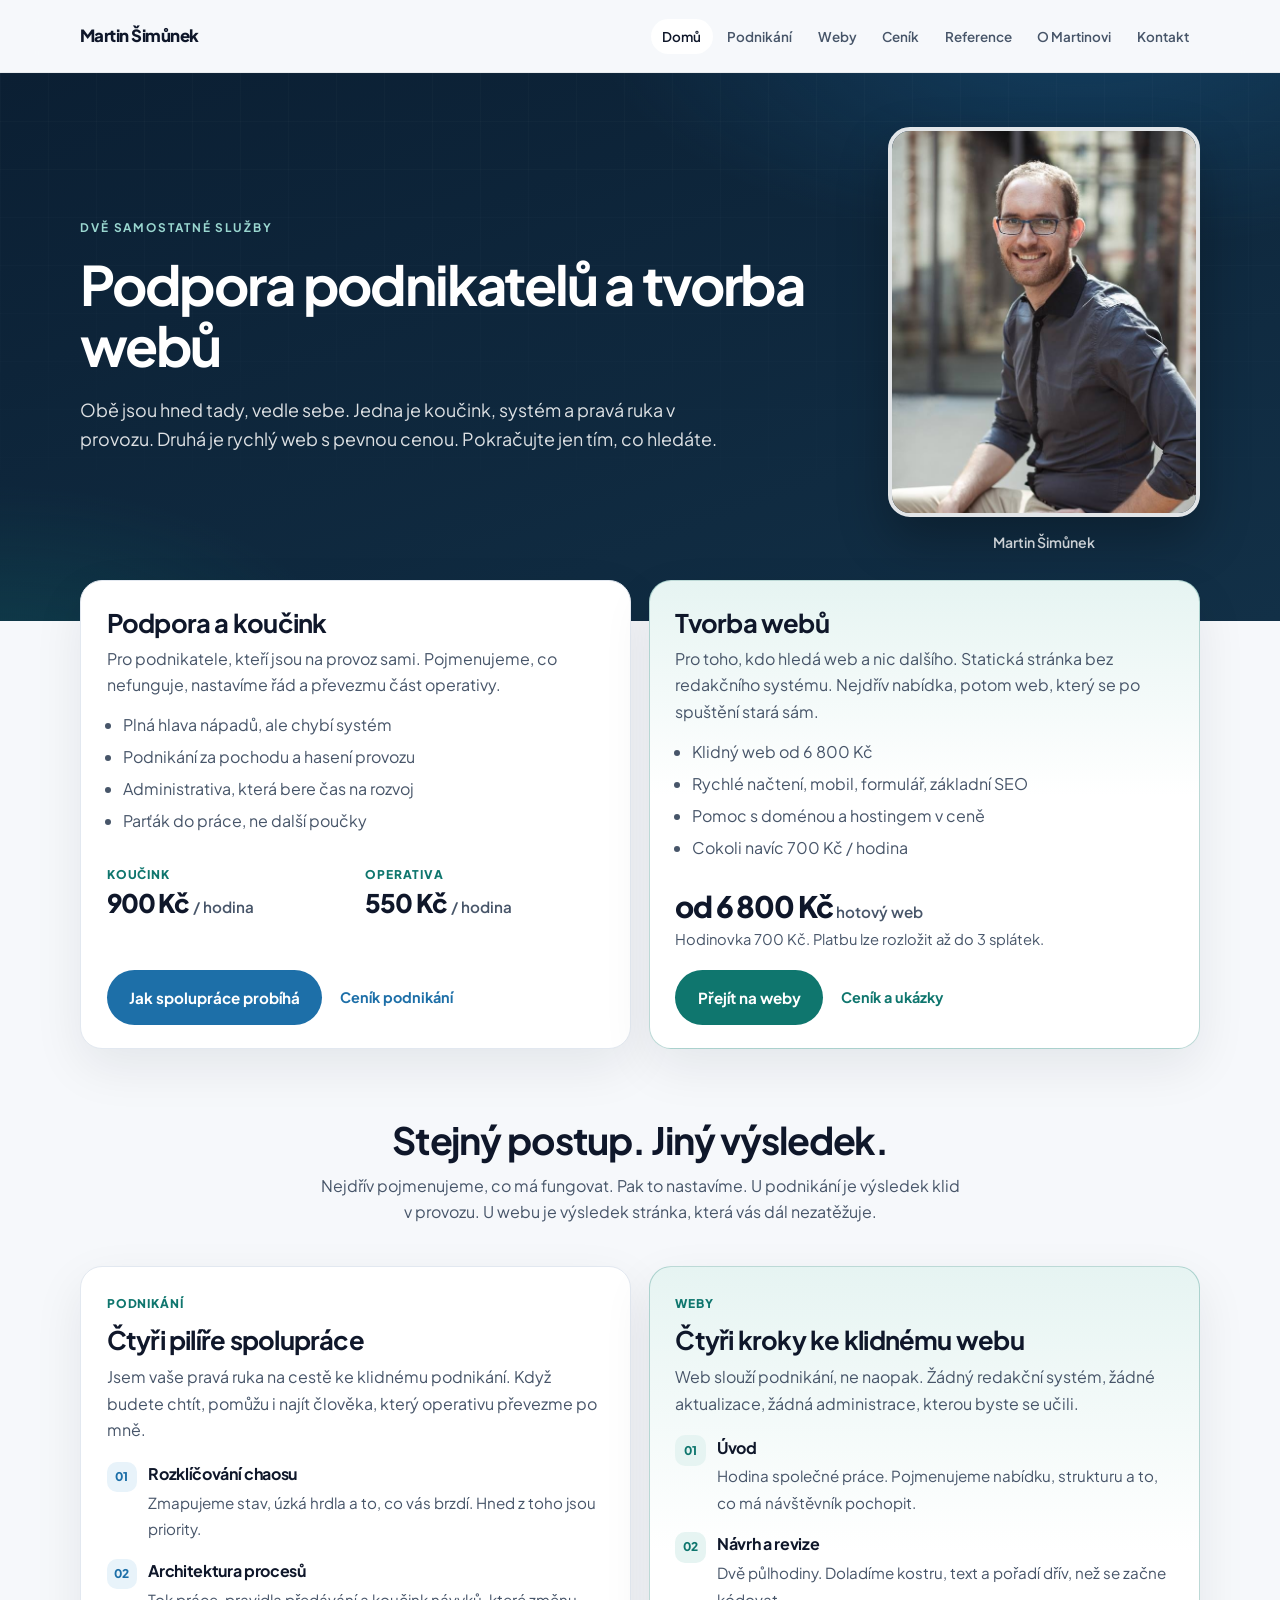
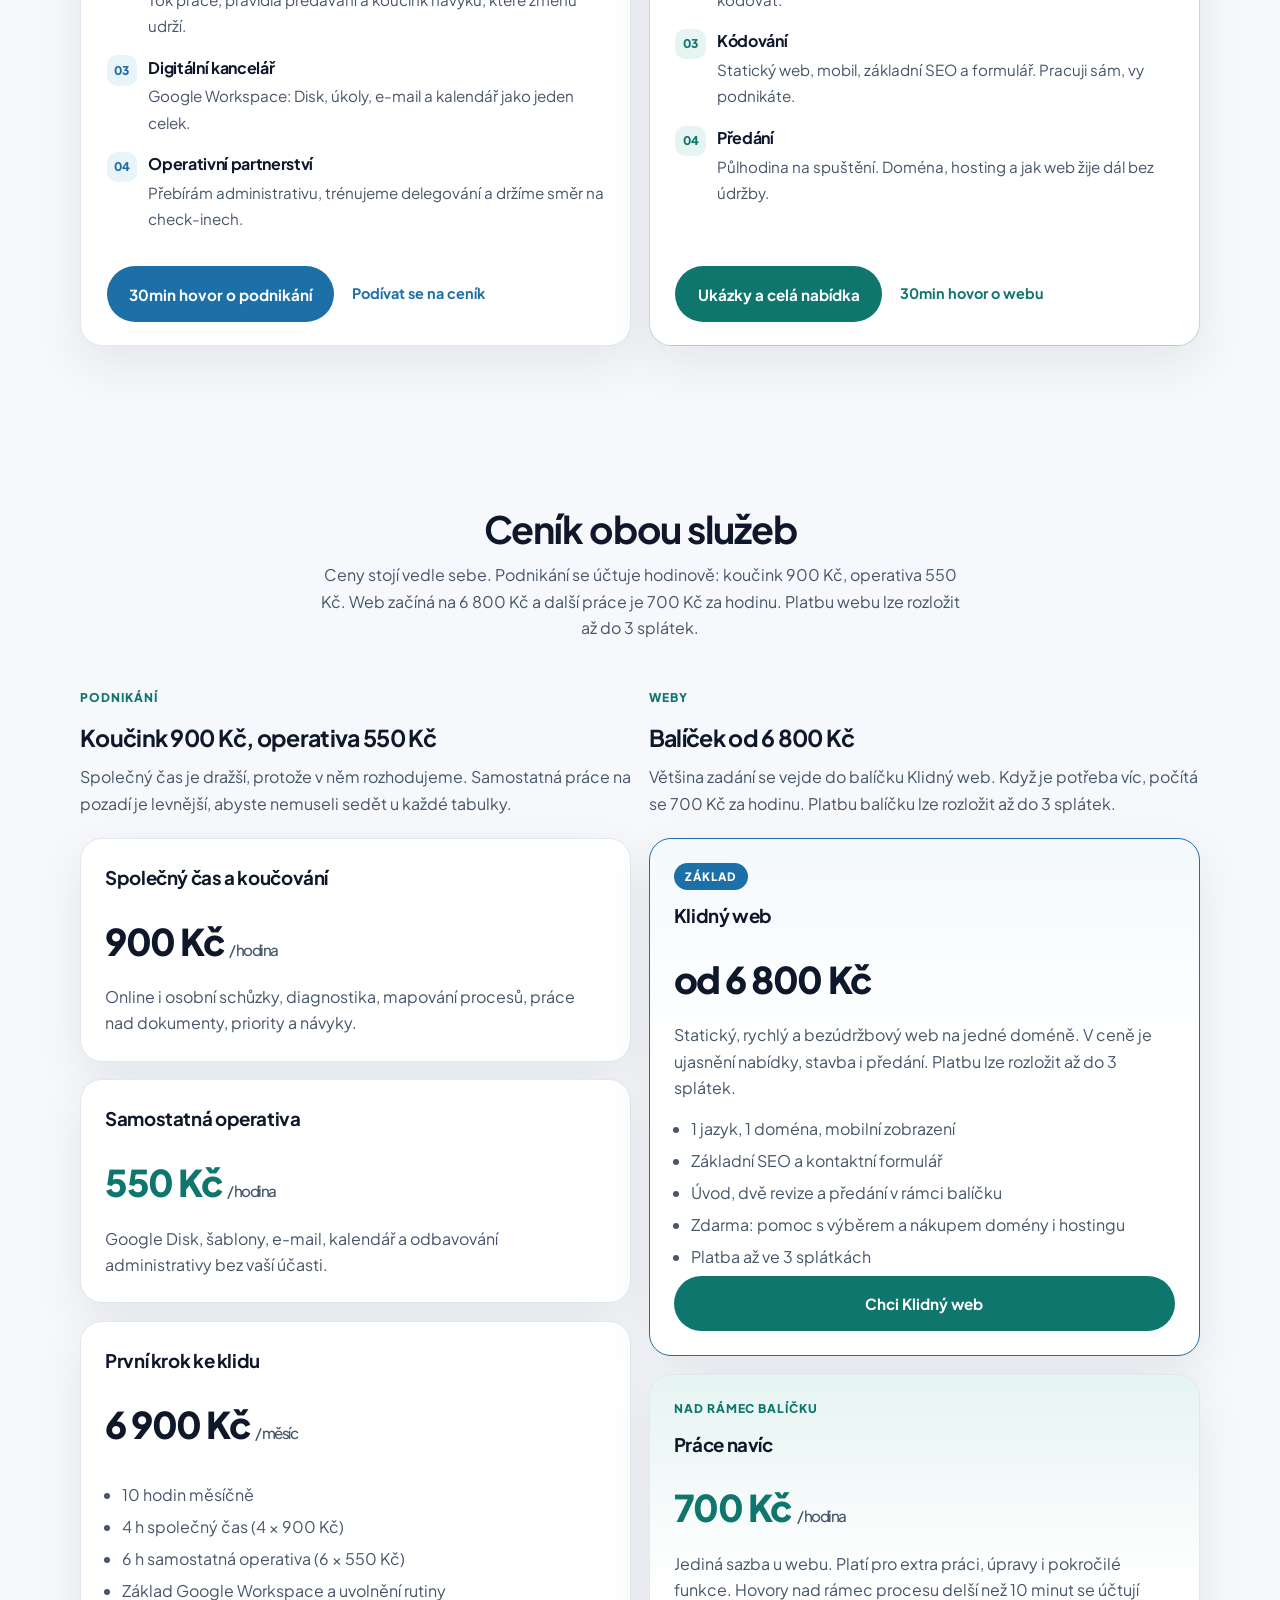
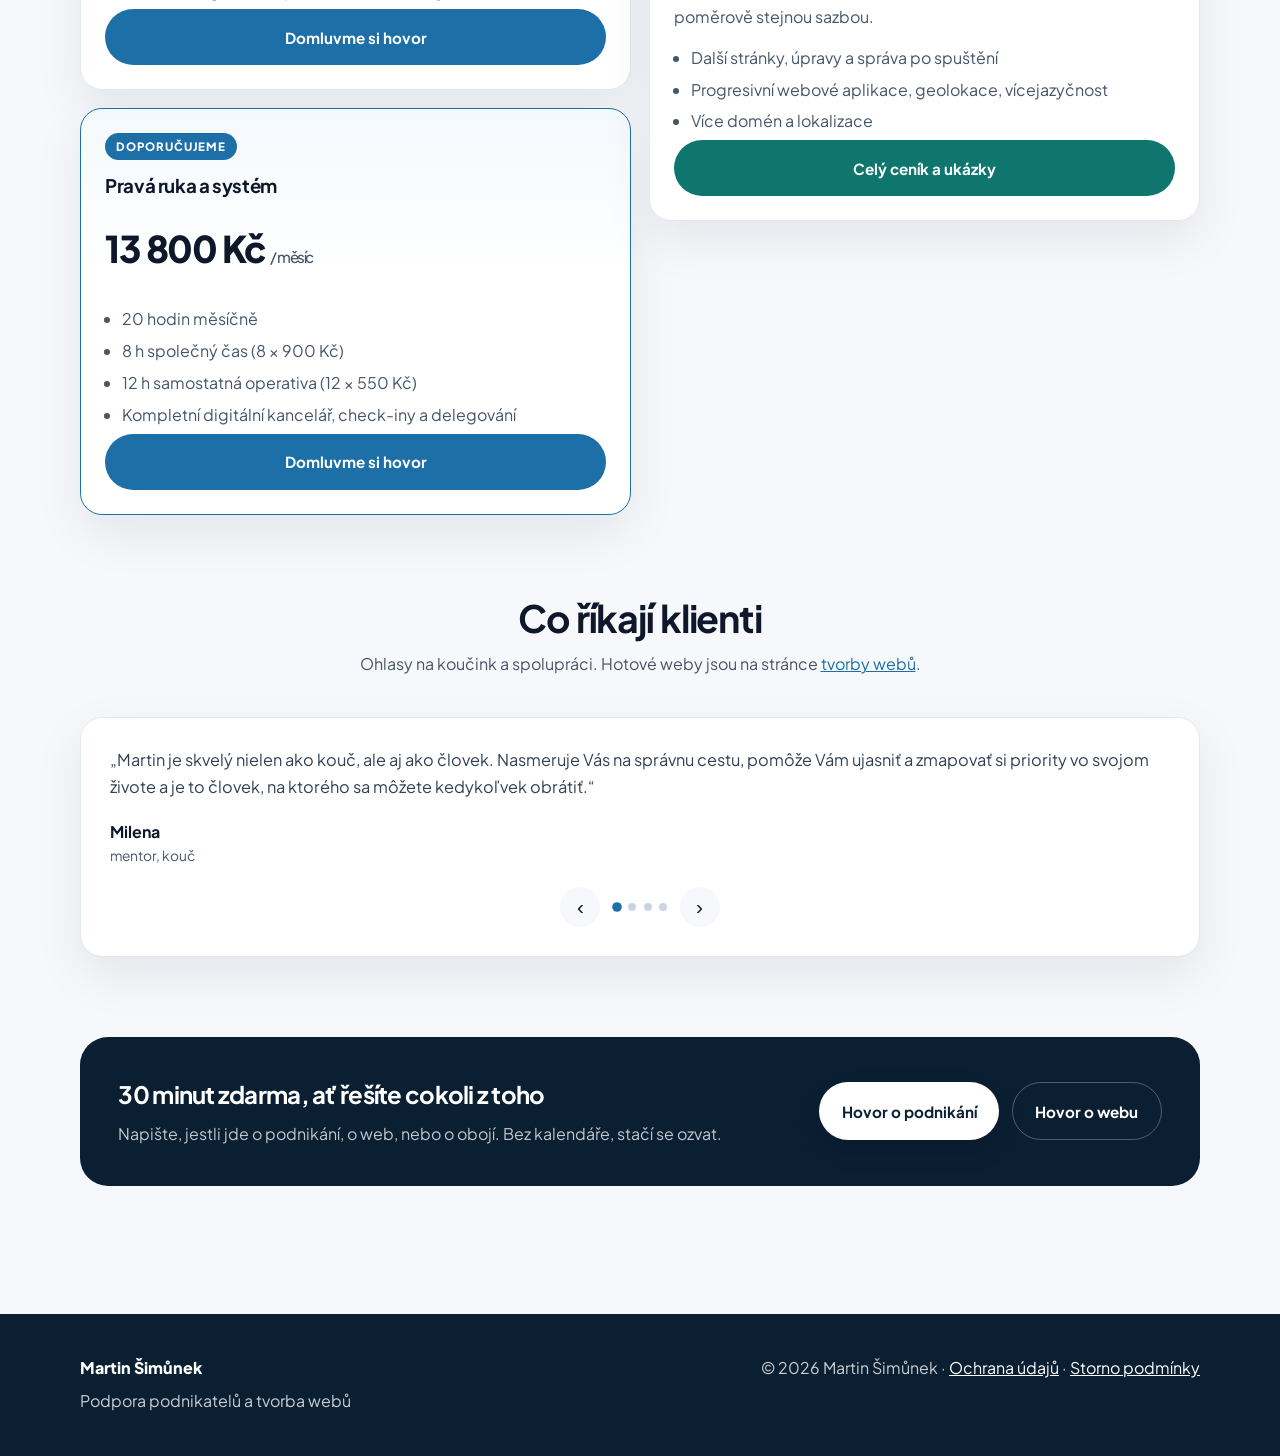
==== commit 4e0a493b: "Uprav sazby a sundej čísla služeb z úvodu. Podpora se ukazuje jako koučink 900 Kč a operativa 550 Kč" ====
--- a/index.html
+++ b/index.html
@@ -4,7 +4,7 @@
     <meta charset="UTF-8">
     <meta name="viewport" content="width=device-width, initial-scale=1.0">
     <title>Martin Šimůnek | Podpora podnikatelů a tvorba webů</title>
-    <meta name="description" content="Dvě služby hned na úvodu: podpora a koučink pro klidné podnikání, a rychlé statické weby za 7 000 Kč. Vyberte si cestu, druhou číst nemusíte.">
+    <meta name="description" content="Dvě služby hned na úvodu: koučink 900 Kč/h a operativa 550 Kč/h, nebo tvorba webu od 6 800 Kč. Platbu webu lze rozložit až do 3 splátek.">
     <meta name="keywords" content="Martin Šimůnek, kouč pro podnikatele, klidné podnikání, tvorba webu, statický web">
     <link rel="canonical" href="https://klidne-podnikani.cz/">
     <meta property="og:type" content="website">
@@ -60,7 +60,6 @@
     <div class="wrap">
         <div class="service-doors" id="sluzby">
             <article class="card service-door service-door-coach">
-                <p class="kicker">Služba 01</p>
                 <h2>Podpora a koučink</h2>
                 <p>Pro podnikatele, kteří jsou na provoz sami. Pojmenujeme, co nefunguje, nastavíme řád a převezmu část operativy.</p>
                 <ul>
@@ -69,25 +68,32 @@
                     <li>Administrativa, která bere čas na rozvoj</li>
                     <li>Parťák do práce, ne další poučky</li>
                 </ul>
-                <p class="door-price">od 7&nbsp;500&nbsp;Kč <span>/ měsíc</span></p>
-                <p class="door-rate">Koučink 900 Kč / h · operativa 650 Kč / h</p>
+                <div class="rate-pair">
+                    <div>
+                        <p class="rate-label">Koučink</p>
+                        <p class="door-price">900 Kč <span>/ hodina</span></p>
+                    </div>
+                    <div>
+                        <p class="rate-label">Operativa</p>
+                        <p class="door-price">550 Kč <span>/ hodina</span></p>
+                    </div>
+                </div>
                 <div class="door-actions">
                     <a class="btn btn-solid" href="#podnikani">Jak spolupráce probíhá</a>
                     <a class="door-more" href="#cenik-podnikani">Ceník podnikání</a>
                 </div>
             </article>
             <article class="card service-door service-door-web">
-                <p class="kicker">Služba 02</p>
                 <h2>Tvorba webů</h2>
                 <p>Pro toho, kdo hledá web a nic dalšího. Statická stránka bez redakčního systému. Nejdřív nabídka, potom web, který se po spuštění stará sám.</p>
                 <ul>
-                    <li>Klidný web za pevných 7&nbsp;000&nbsp;Kč</li>
+                    <li>Klidný web od 6&nbsp;800&nbsp;Kč</li>
                     <li>Rychlé načtení, mobil, formulář, základní SEO</li>
                     <li>Pomoc s doménou a hostingem v ceně</li>
-                    <li>Cokoli navíc jen 650 Kč / hodina</li>
+                    <li>Cokoli navíc 700 Kč / hodina</li>
                 </ul>
-                <p class="door-price">7&nbsp;000&nbsp;Kč <span>hotový web</span></p>
-                <p class="door-rate">Práce navíc 650 Kč / hodina</p>
+                <p class="door-price">od 6&nbsp;800&nbsp;Kč <span>hotový web</span></p>
+                <p class="door-rate">Hodinovka 700 Kč. Platbu lze rozložit až do 3 splátek.</p>
                 <div class="door-actions">
                     <a class="btn btn-teal" href="weby.html">Přejít na weby</a>
                     <a class="door-more" href="weby.html#cenik-webu">Ceník a ukázky</a>
@@ -166,13 +172,13 @@
             <div class="wrap">
                 <div class="section-head">
                     <h2>Ceník obou služeb</h2>
-                    <p>Ceny stojí vedle sebe. Podnikání má koučink, operativu a měsíční balíčky. Web má jednu pevnou cenu a jednu sazbu za práci navíc.</p>
+                    <p>Ceny stojí vedle sebe. Podnikání se účtuje hodinově: koučink 900 Kč, operativa 550 Kč. Web začíná na 6&nbsp;800&nbsp;Kč a další práce je 700 Kč za hodinu. Platbu webu lze rozložit až do 3 splátek.</p>
                 </div>
                 <div class="price-split">
                     <div class="offer-lane" id="cenik-podnikani">
                         <div class="lane-head">
                             <p class="kicker">Podnikání</p>
-                            <h3>Koučink 900 Kč, operativa 650 Kč</h3>
+                            <h3>Koučink 900 Kč, operativa 550 Kč</h3>
                             <p class="muted">Společný čas je dražší, protože v něm rozhodujeme. Samostatná práce na pozadí je levnější, abyste nemuseli sedět u každé tabulky.</p>
                         </div>
                         <div class="price-stack">
@@ -183,16 +189,16 @@
                             </article>
                             <article class="card price-card">
                                 <h3>Samostatná operativa</h3>
-                                <div class="price price-teal">650 Kč <span>/ hodina</span></div>
+                                <div class="price price-teal">550 Kč <span>/ hodina</span></div>
                                 <p class="muted">Google Disk, šablony, e-mail, kalendář a odbavování administrativy bez vaší účasti.</p>
                             </article>
                             <article class="card price-card">
                                 <h3>První krok ke klidu</h3>
-                                <div class="price">7 500 Kč <span>/ měsíc</span></div>
+                                <div class="price">6 900 Kč <span>/ měsíc</span></div>
                                 <ul>
                                     <li>10 hodin měsíčně</li>
                                     <li>4 h společný čas (4 × 900 Kč)</li>
-                                    <li>6 h samostatná operativa (6 × 650 Kč)</li>
+                                    <li>6 h samostatná operativa (6 × 550 Kč)</li>
                                     <li>Základ Google Workspace a uvolnění rutiny</li>
                                 </ul>
                                 <a class="btn btn-solid btn-full" href="kontakt.html?tema=podnikani">Domluvme si hovor</a>
@@ -200,11 +206,11 @@
                             <article class="card price-card featured">
                                 <span class="badge">Doporučujeme</span>
                                 <h3>Pravá ruka a systém</h3>
-                                <div class="price">15 000 Kč <span>/ měsíc</span></div>
+                                <div class="price">13 800 Kč <span>/ měsíc</span></div>
                                 <ul>
                                     <li>20 hodin měsíčně</li>
                                     <li>8 h společný čas (8 × 900 Kč)</li>
-                                    <li>12 h samostatná operativa (12 × 650 Kč)</li>
+                                    <li>12 h samostatná operativa (12 × 550 Kč)</li>
                                     <li>Kompletní digitální kancelář, check-iny a delegování</li>
                                 </ul>
                                 <a class="btn btn-solid btn-full" href="kontakt.html?tema=podnikani">Domluvme si hovor</a>
@@ -214,27 +220,28 @@
                     <div class="offer-lane" id="cenik-webu-nahled">
                         <div class="lane-head">
                             <p class="kicker">Weby</p>
-                            <h3>Jedna cena, jedna sazba</h3>
-                            <p class="muted">Většina zadání se vejde do balíčku Klidný web. Když je potřeba víc, počítá se jen 650 Kč za hodinu.</p>
+                            <h3>Balíček od 6 800 Kč</h3>
+                            <p class="muted">Většina zadání se vejde do balíčku Klidný web. Když je potřeba víc, počítá se 700 Kč za hodinu. Platbu balíčku lze rozložit až do 3 splátek.</p>
                         </div>
                         <div class="price-stack">
                             <article class="card price-card featured">
                                 <span class="badge">Základ</span>
                                 <h3>Klidný web</h3>
-                                <div class="price">7 000 Kč</div>
-                                <p class="muted">Statický, rychlý a bezúdržbový web na jedné doméně. V ceně je ujasnění nabídky, stavba i předání.</p>
+                                <div class="price">od 6 800 Kč</div>
+                                <p class="muted">Statický, rychlý a bezúdržbový web na jedné doméně. V ceně je ujasnění nabídky, stavba i předání. Platbu lze rozložit až do 3 splátek.</p>
                                 <ul>
                                     <li>1 jazyk, 1 doména, mobilní zobrazení</li>
                                     <li>Základní SEO a kontaktní formulář</li>
                                     <li>Úvod, dvě revize a předání v rámci balíčku</li>
                                     <li>Zdarma: pomoc s výběrem a nákupem domény i hostingu</li>
+                                    <li>Platba až ve 3 splátkách</li>
                                 </ul>
                                 <a class="btn btn-teal btn-full" href="kontakt.html?tema=web">Chci Klidný web</a>
                             </article>
                             <article class="card price-card extra-card">
                                 <p class="kicker">Nad rámec balíčku</p>
                                 <h3>Práce navíc</h3>
-                                <div class="price price-teal">650 Kč <span>/ hodina</span></div>
+                                <div class="price price-teal">700 Kč <span>/ hodina</span></div>
                                 <p class="muted">Jediná sazba u webu. Platí pro extra práci, úpravy i pokročilé funkce. Hovory nad rámec procesu delší než 10 minut se účtují poměrově stejnou sazbou.</p>
                                 <ul>
                                     <li>Další stránky, úpravy a správa po spuštění</li>
--- a/css/style.css
+++ b/css/style.css
@@ -199,7 +199,7 @@
     max-width: 14em;
 }
 
-.hero-choices {
+.actions.hero-choices {
     display: none;
     margin-top: 1.35rem;
 }
@@ -741,6 +741,27 @@
     letter-spacing: -0.04em;
     color: var(--ink);
     line-height: 1.15;
+}
+
+.rate-pair {
+    display: grid;
+    grid-template-columns: 1fr 1fr;
+    gap: 0.8rem 1.2rem;
+    margin-top: 1.15rem;
+}
+
+.rate-label {
+    font-size: 0.75rem;
+    font-weight: 800;
+    letter-spacing: 0.08em;
+    text-transform: uppercase;
+    color: var(--teal);
+    margin: 0 0 0.2rem;
+}
+
+.rate-pair .door-price {
+    margin-top: 0;
+    font-size: clamp(1.45rem, 2vw, 1.7rem);
 }
 
 .door-price span {
@@ -1106,7 +1127,7 @@
         order: -1;
     }
 
-    .hero-choices {
+    .actions.hero-choices {
         display: flex;
     }
 
